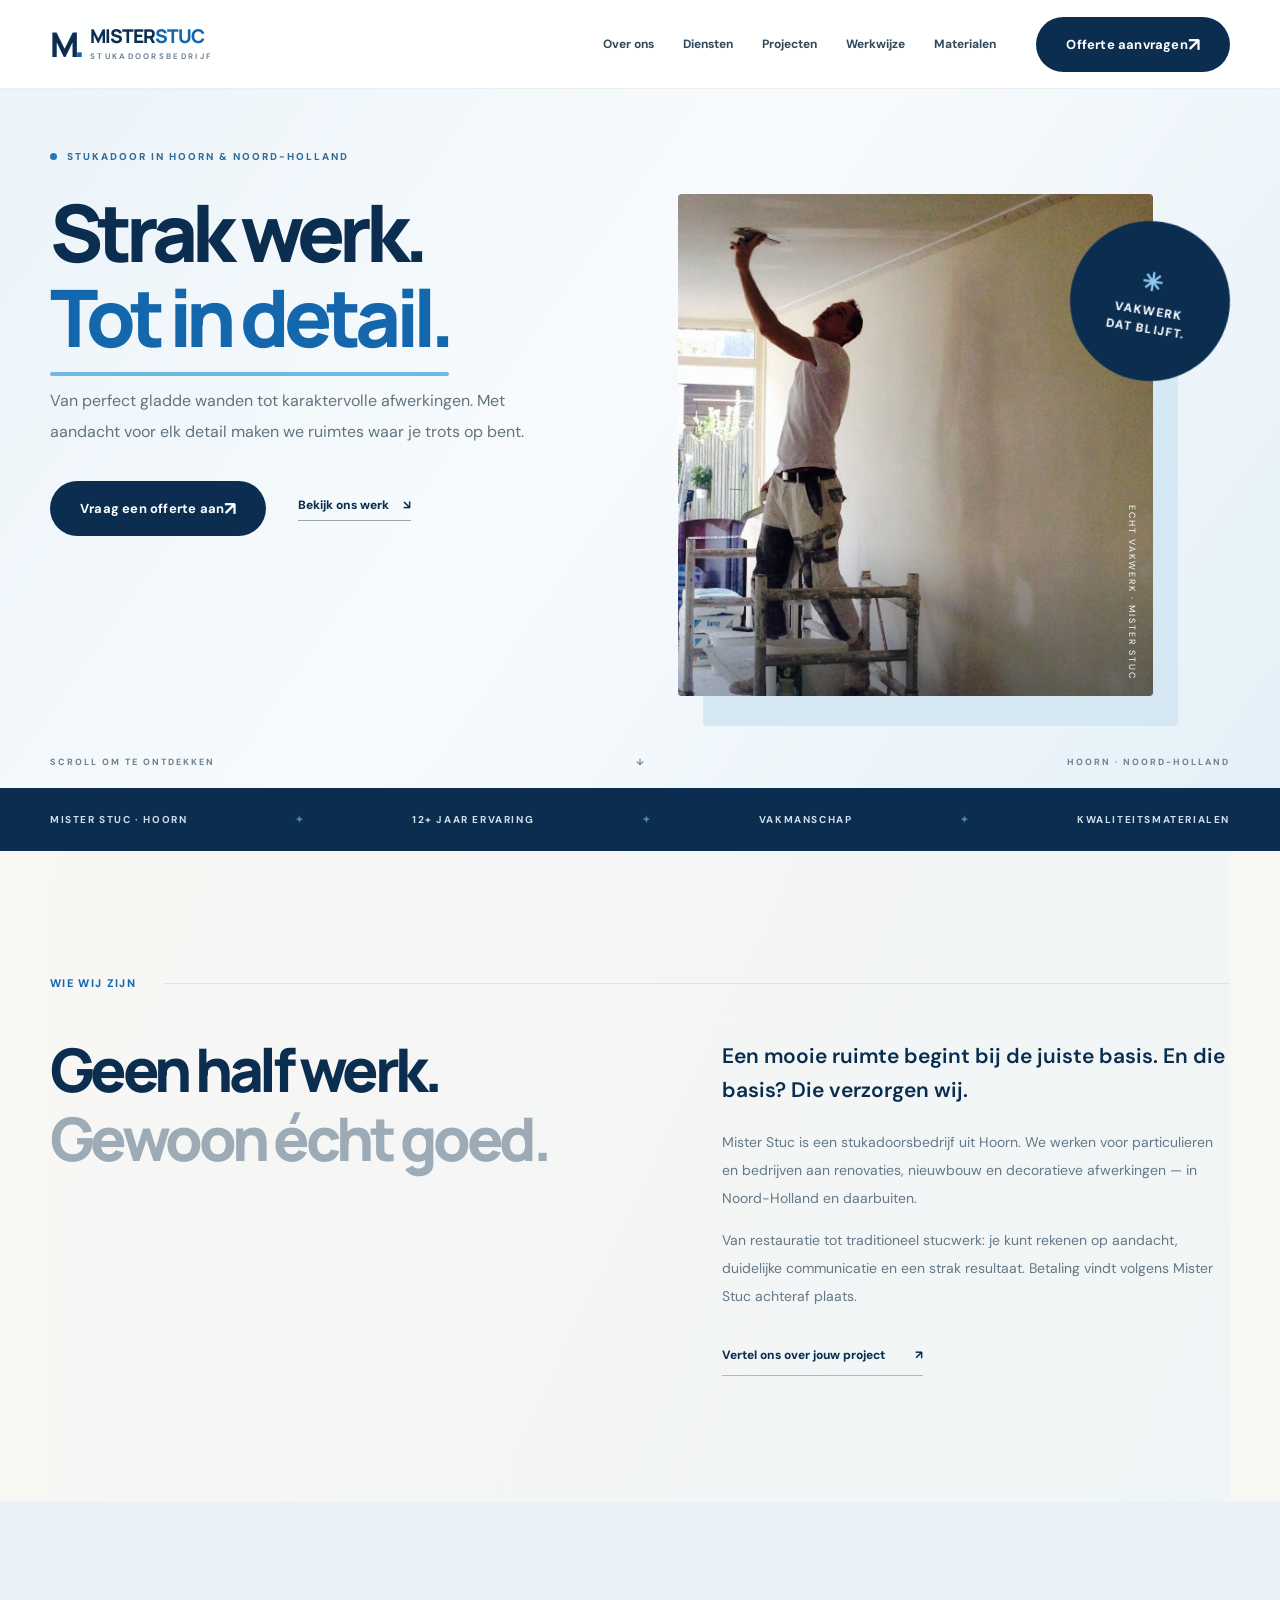
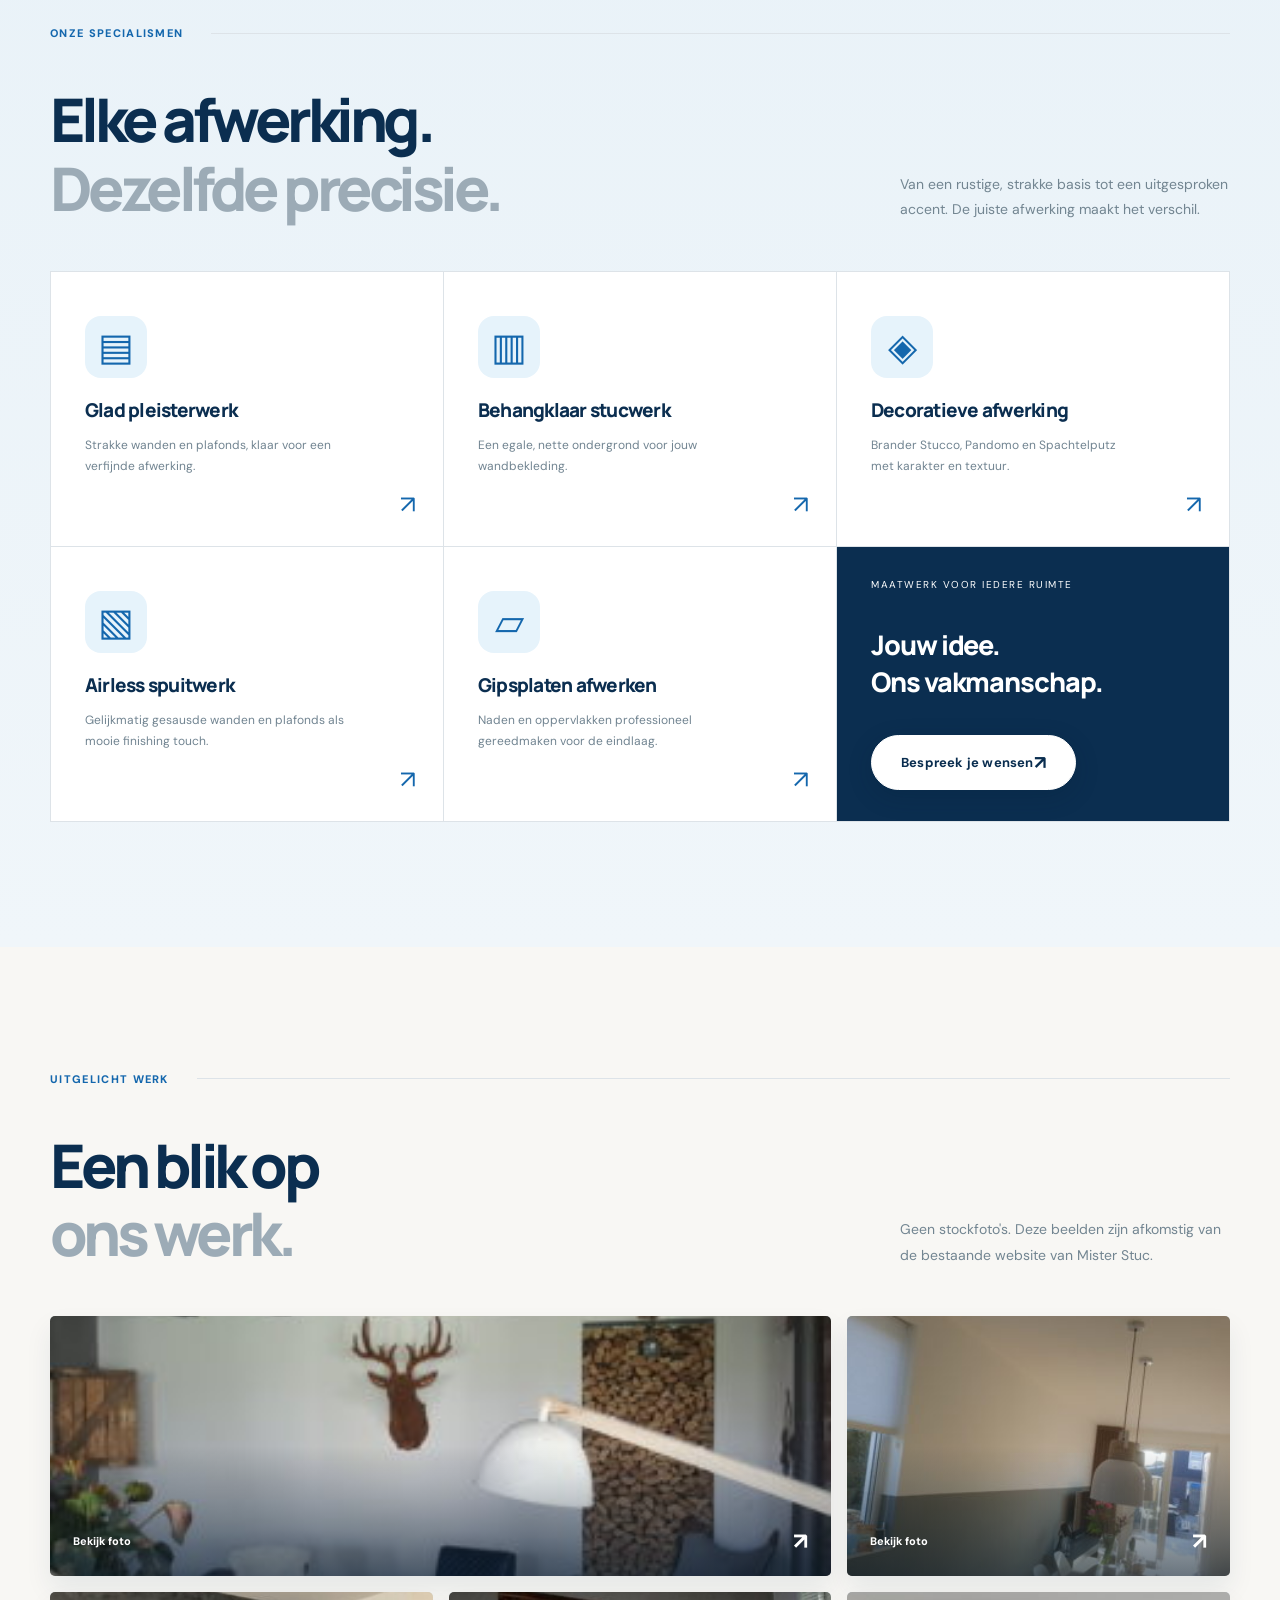
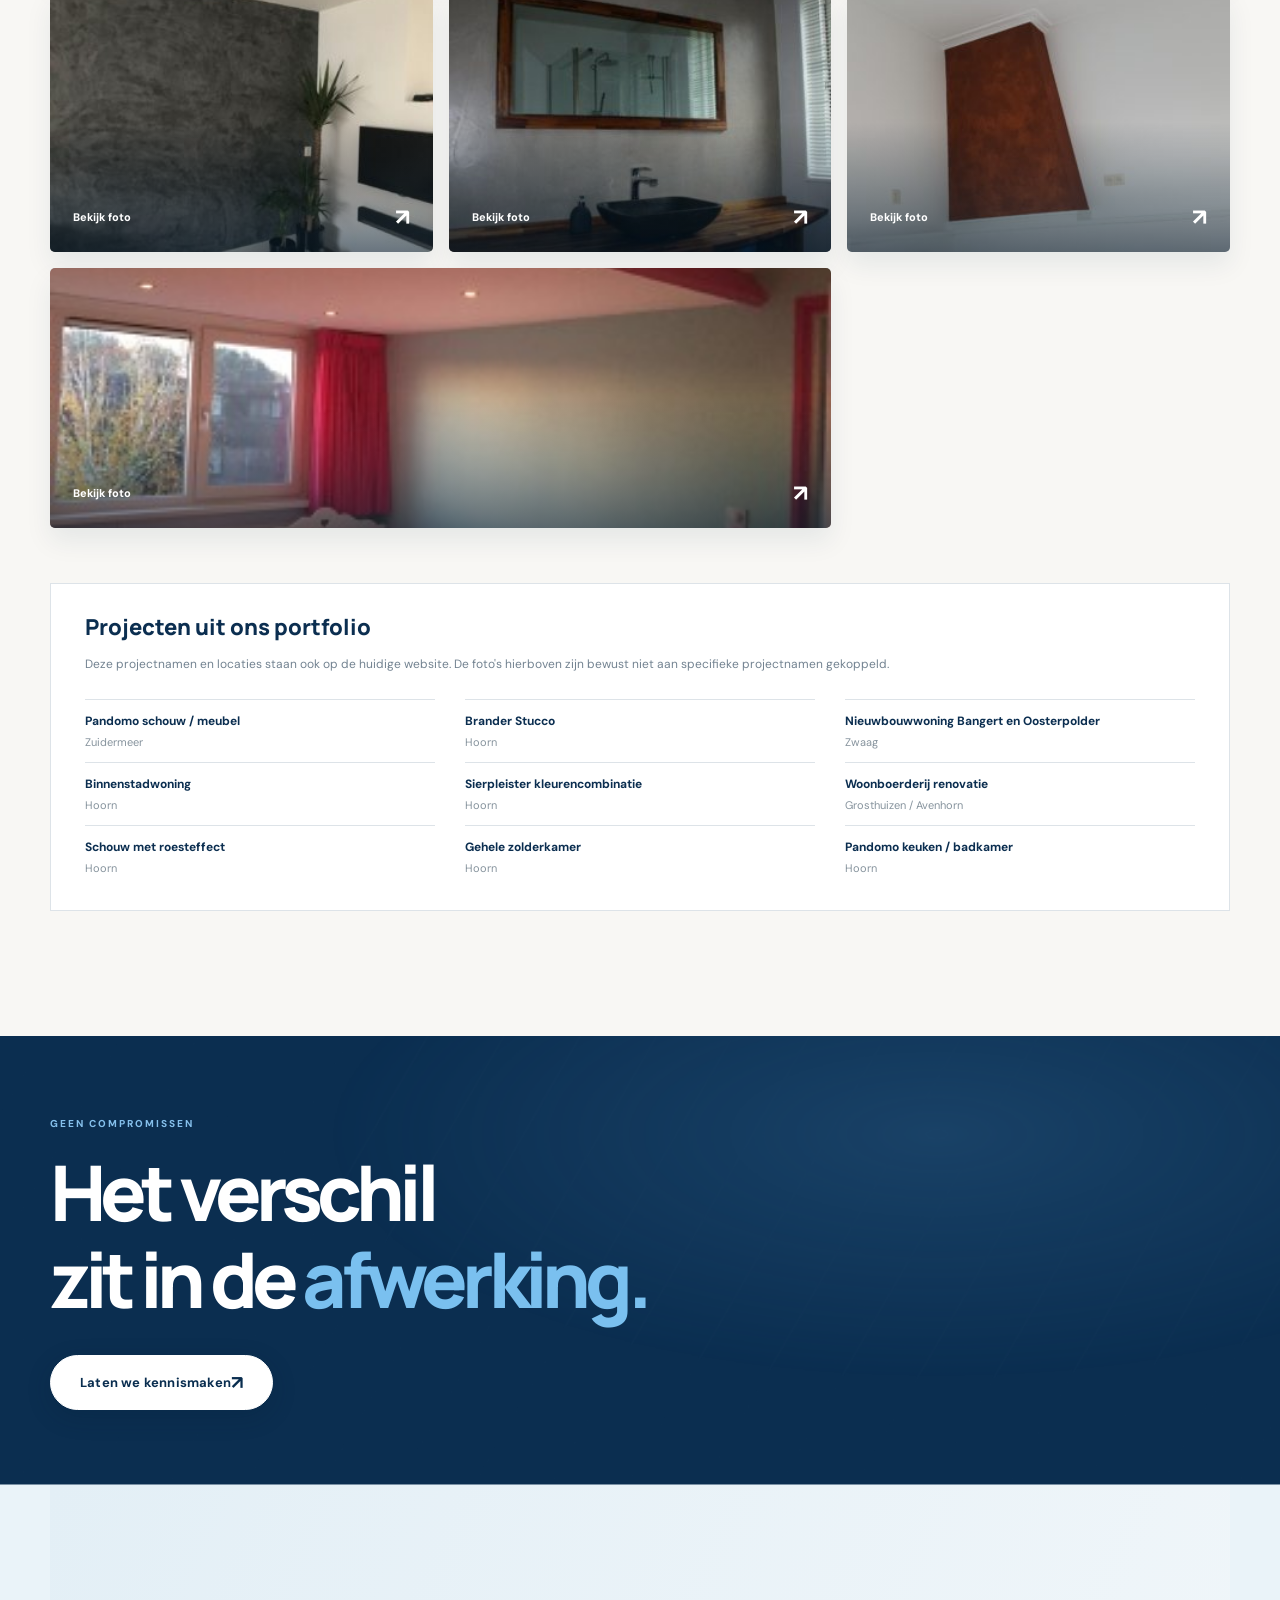
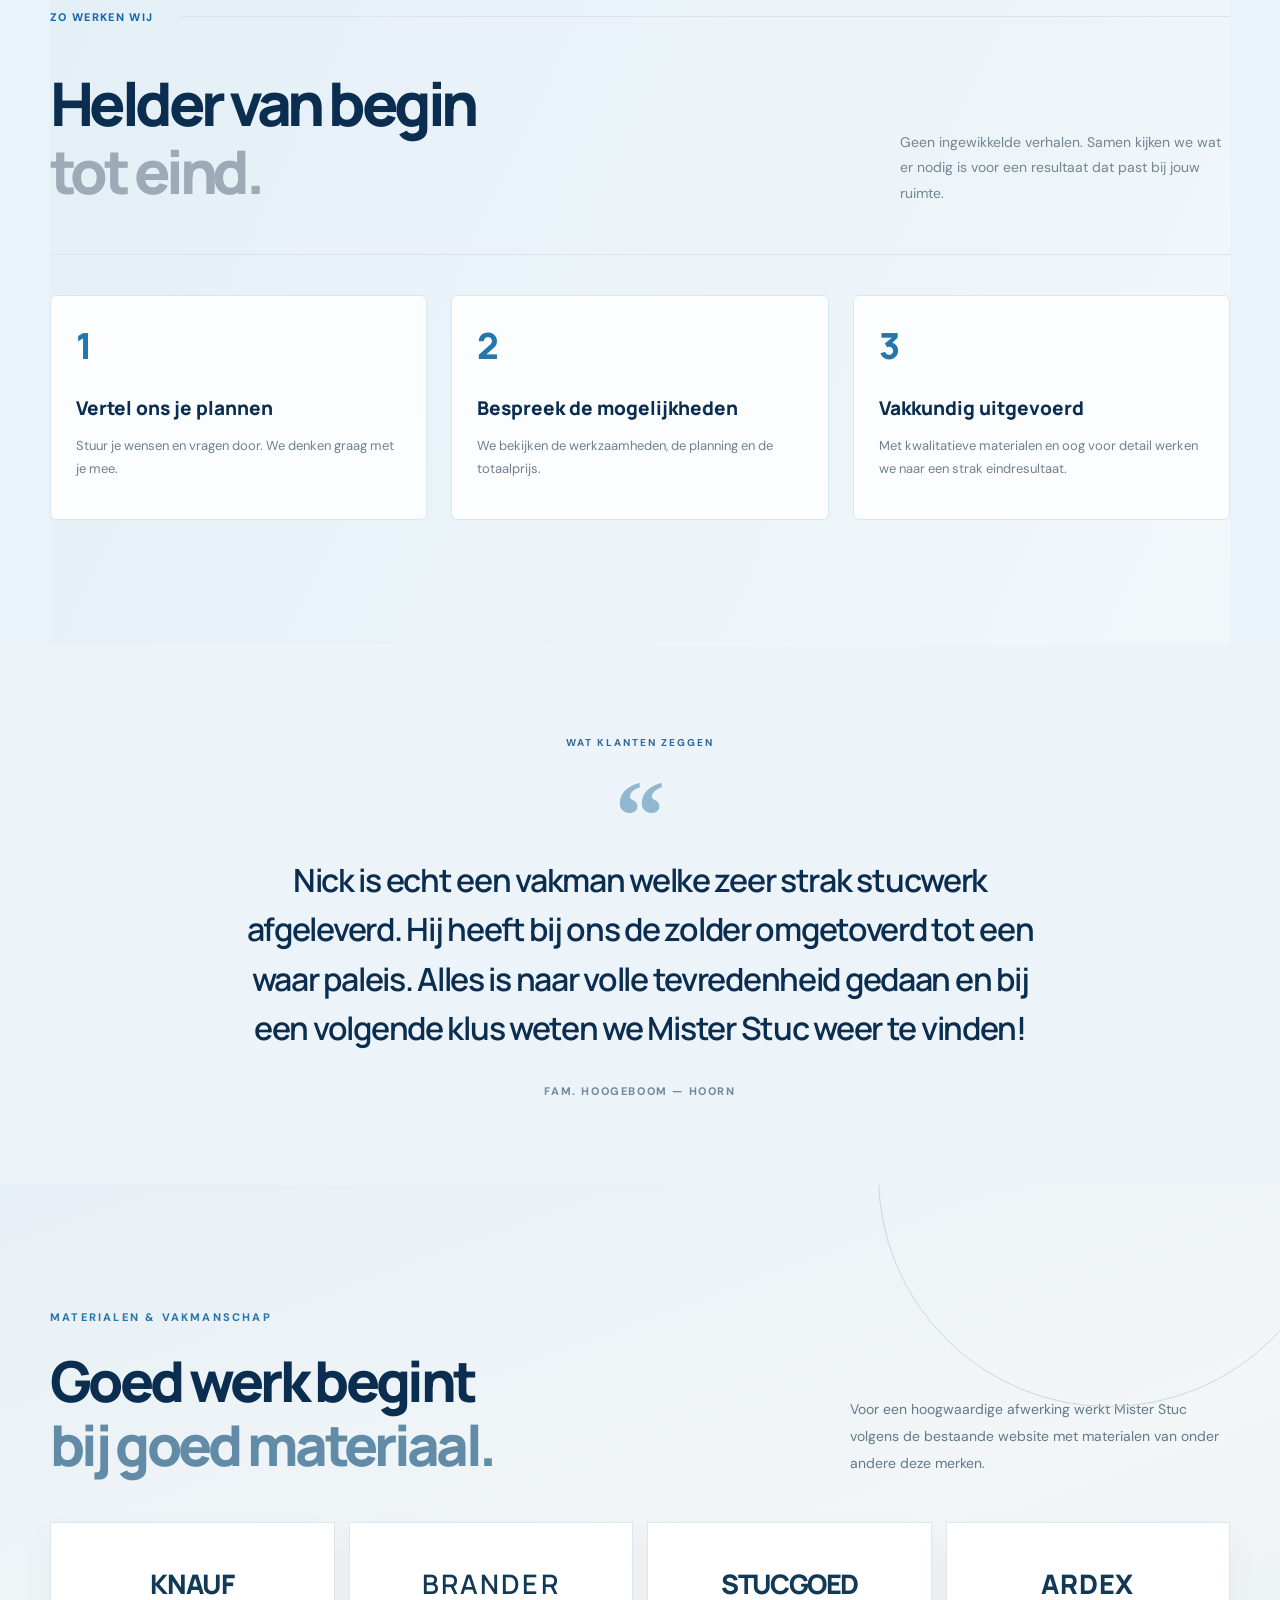
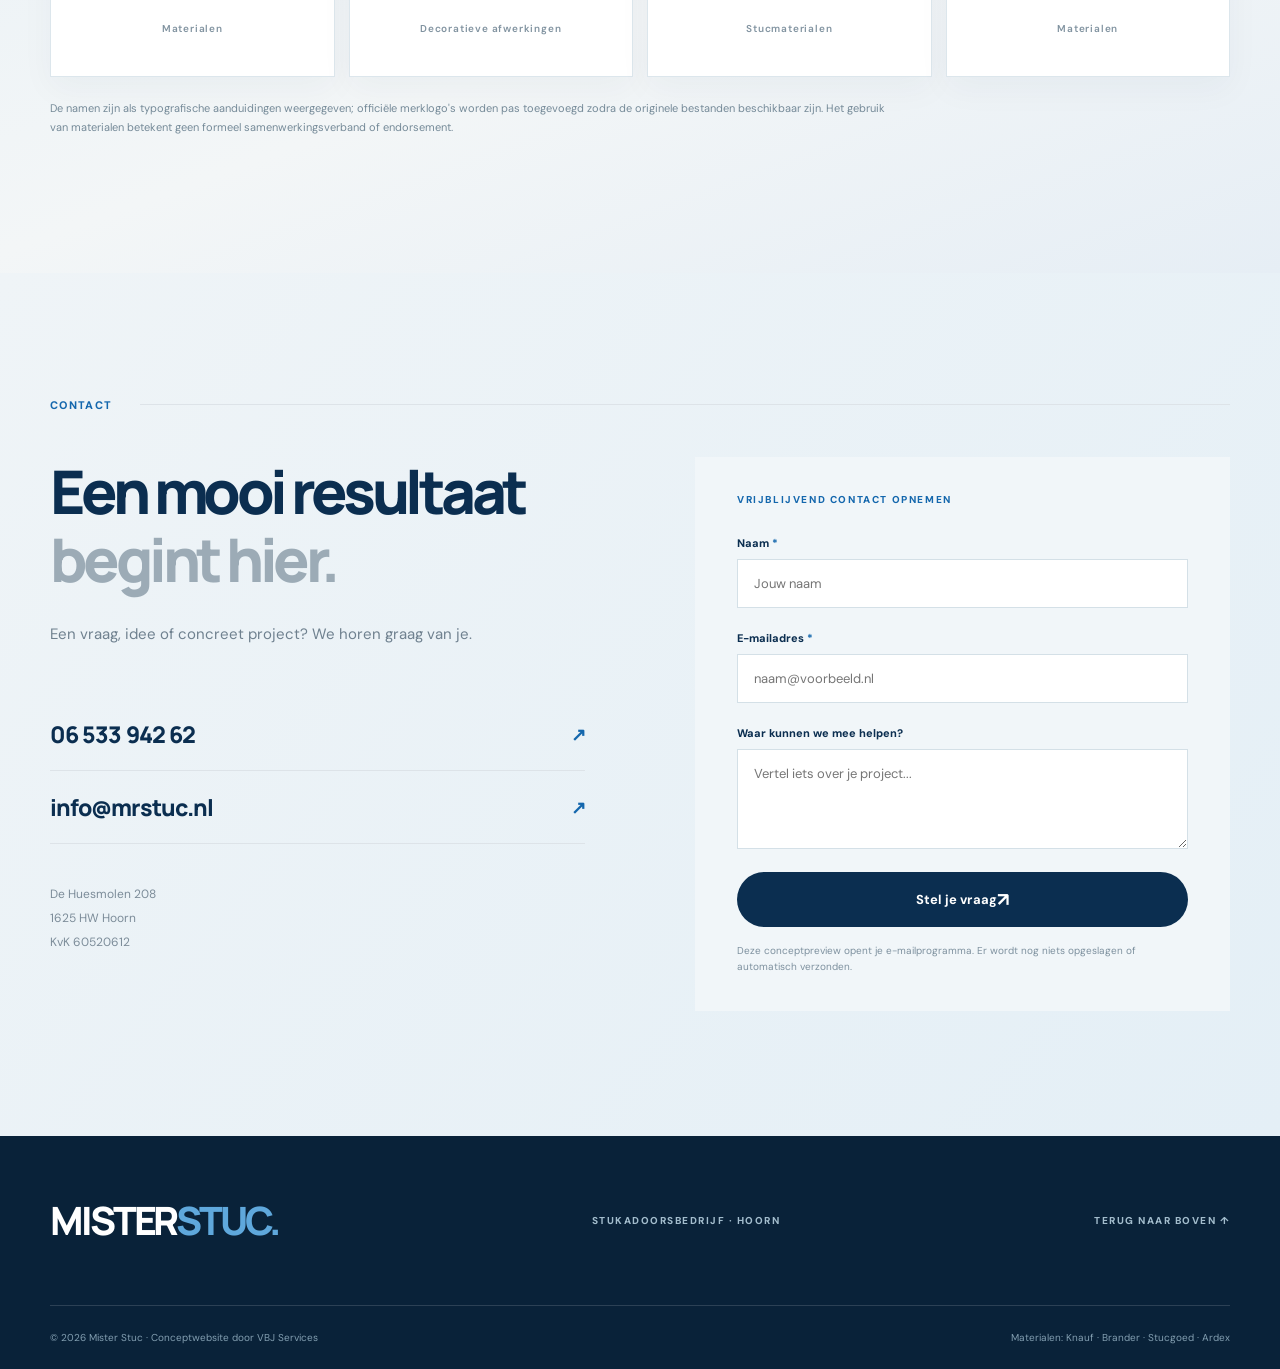
==== index.html @ 0dc17541 "eerste website opzet mrstuc" ====
<!DOCTYPE html>

<html lang="nl"><head><meta charset="utf-8"/><meta content="width=device-width, initial-scale=1" name="viewport"/><meta content="#0a2d50" name="theme-color"/><meta content="Mister Stuc — ervaren stukadoor uit Hoorn voor glad pleisterwerk, decoratieve afwerkingen en airless spuitwerk. Bekijk ons werk." name="description"/><title>Mister Stuc | Vakmanschap dat je ziet</title><link href="https://fonts.googleapis.com" rel="preconnect"/><link crossorigin="" href="https://fonts.gstatic.com" rel="preconnect"/><link href="https://fonts.googleapis.com/css2?family=DM+Sans:wght@400;500;600;700&amp;family=Manrope:wght@400;500;600;700;800&amp;display=swap" rel="stylesheet"/><link href="assets/css/style.css" rel="stylesheet"/></head>
<body><div class="progress" id="progress"></div><header class="header" id="header"><div class="wrap nav"><a aria-label="Mister Stuc, naar boven" class="brand" href="#top" title="Typografisch conceptlogo — origineel Mister Stuc-logo kan later worden geplaatst"><span class="brand-icon">M<span>.</span></span><span class="brand-title">MISTER<span>STUC</span><small>STUKADOORSBEDRIJF</small></span></a><nav aria-label="Hoofdnavigatie" class="nav-links" id="navLinks"><a href="#over">Over ons</a><a href="#diensten">Diensten</a><a href="#projecten">Projecten</a><a href="#werkwijze">Werkwijze</a><a href="#merken">Materialen</a><a class="nav-mobile-cta" href="#contact">Offerte aanvragen</a></nav><a class="btn btn-primary nav-cta" href="#contact">Offerte aanvragen <span>↗</span></a><button aria-controls="navLinks" aria-expanded="false" aria-label="Menu openen" class="menu-btn" id="menuBtn" type="button"><span></span><span></span></button></div></header>
<main id="top"><section class="hero"><div class="hero-grid wrap"><div class="hero-copy"><div class="eyebrow"><span class="eyebrow-dot"></span> STUKADOOR IN HOORN &amp; NOORD-HOLLAND</div><h1>Strak werk.<br/><em>Tot in detail.</em></h1><p>Van perfect gladde wanden tot karaktervolle afwerkingen. Met aandacht voor elk detail maken we ruimtes waar je trots op bent.</p><div class="hero-actions"><a class="btn btn-primary btn-large" href="#contact">Vraag een offerte aan <span>↗</span></a><a class="text-link" href="#projecten">Bekijk ons werk <span>↘</span></a></div><div class="hero-facts scroll-stats" id="scrollStats"><div><strong><span aria-label="12+" class="count-up" data-step="2" data-suffix="+" data-target="12">0+</span> jaar</strong><span>ervaring*</span></div><div><strong><span aria-label="100%" class="count-up" data-step="5" data-suffix="%" data-target="100">0%</span></strong><span>garantie volgens Mister Stuc</span></div><div><strong>Hoorn</strong><span>actief in Noord-Holland</span></div></div></div><div class="hero-visual"><div class="hero-photo" data-parallax=""><img alt="Stukadoor van Mister Stuc aan het werk aan een plafond" fetchpriority="high" src="assets/images/image-01.jpg"/><span class="vertical-label">ECHT VAKWERK · MISTER STUC</span></div><div class="hero-sticker"><span class="sticker-cross">✳</span><span>VAKWERK<br/>DAT BLIJFT.</span></div></div></div><div class="hero-bottom wrap"><span>SCROLL OM TE ONTDEKKEN</span><span>↓</span><span>HOORN · NOORD-HOLLAND</span></div></section>
<section class="trust-strip"><div class="wrap trust-inner"><span>MISTER STUC · HOORN</span><span>✦</span><span>12+ JAAR ERVARING</span><span>✦</span><span>VAKMANSCHAP</span><span>✦</span><span>KWALITEITSMATERIALEN</span></div></section>
<section class="section about wrap soft-section" id="over"><div class="section-label reveal"><span>WIE WIJ ZIJN</span><span class="rule"></span></div><div class="about-grid"><div class="reveal"><h2>Geen half werk.<br/><span class="muted">Gewoon écht goed.</span></h2></div><div class="about-copy reveal"><p class="lead">Een mooie ruimte begint bij de juiste basis. En die basis? Die verzorgen wij.</p><p>Mister Stuc is een stukadoorsbedrijf uit Hoorn. We werken voor particulieren en bedrijven aan renovaties, nieuwbouw en decoratieve afwerkingen — in Noord-Holland en daarbuiten.</p><p>Van restauratie tot traditioneel stucwerk: je kunt rekenen op aandacht, duidelijke communicatie en een strak resultaat. Betaling vindt volgens Mister Stuc achteraf plaats.</p><a class="inline-link" href="#contact">Vertel ons over jouw project <span>↗</span></a></div></div></section>
<section class="section services" id="diensten"><div class="wrap"><div class="section-label reveal"><span>ONZE SPECIALISMEN</span><span class="rule"></span></div><div class="section-heading reveal"><h2>Elke afwerking.<br/><span class="muted">Dezelfde precisie.</span></h2><p>Van een rustige, strakke basis tot een uitgesproken accent. De juiste afwerking maakt het verschil.</p></div><div class="services-grid"><article class="service reveal"><div class="service-icon">▤</div><h3>Glad pleisterwerk</h3><p>Strakke wanden en plafonds, klaar voor een verfijnde afwerking.</p><a aria-label="Vraag offerte aan voor glad pleisterwerk" href="#contact">↗</a></article><article class="service reveal"><div class="service-icon">▥</div><h3>Behangklaar stucwerk</h3><p>Een egale, nette ondergrond voor jouw wandbekleding.</p><a aria-label="Vraag offerte aan voor behangklaar stucwerk" href="#contact">↗</a></article><article class="service reveal"><div class="service-icon">◈</div><h3>Decoratieve afwerking</h3><p>Brander Stucco, Pandomo en Spachtelputz met karakter en textuur.</p><a aria-label="Vraag offerte aan voor decoratieve afwerking" href="#contact">↗</a></article><article class="service reveal"><div class="service-icon">▧</div><h3>Airless spuitwerk</h3><p>Gelijkmatig gesausde wanden en plafonds als mooie finishing touch.</p><a aria-label="Vraag offerte aan voor airless spuitwerk" href="#contact">↗</a></article><article class="service reveal"><div class="service-icon">▱</div><h3>Gipsplaten afwerken</h3><p>Naden en oppervlakken professioneel gereedmaken voor de eindlaag.</p><a aria-label="Vraag offerte aan voor gipsplaten afwerken" href="#contact">↗</a></article><article class="service service-feature reveal"><span>MAATWERK VOOR IEDERE RUIMTE</span><h3>Jouw idee.<br/>Ons vakmanschap.</h3><a class="btn btn-white contrast-button" href="#contact">Bespreek je wensen <span>↗</span></a></article></div></div></section>
<section class="section projects wrap" id="projecten"><div class="section-label reveal"><span>UITGELICHT WERK</span><span class="rule"></span></div><div class="section-heading reveal"><h2>Een blik op<br/><span class="muted">ons werk.</span></h2><p>Geen stockfoto's. Deze beelden zijn afkomstig van de bestaande website van Mister Stuc.</p></div><div class="gallery"><button aria-label="Bekijk projectfoto 1 groot" class="gallery-item gallery-wide reveal" data-img="02" type="button"><img alt="Interieur met donker balkenplafond en decoratief stucwerk" loading="lazy" src="assets/images/image-02.jpg"/><span> Bekijk foto <i>↗</i></span></button><button aria-label="Bekijk projectfoto 2 groot" class="gallery-item reveal" data-img="03" type="button"><img alt="Lichte eetkamer met tweekleurig afgewerkte wanden" loading="lazy" src="assets/images/image-03.jpg"/><span> Bekijk foto <i>↗</i></span></button><button aria-label="Bekijk projectfoto 3 groot" class="gallery-item reveal" data-img="04" type="button"><img alt="Woonkamer met decoratieve grijze structuurwand" loading="lazy" src="assets/images/image-04.jpg"/><span> Bekijk foto <i>↗</i></span></button><button aria-label="Bekijk projectfoto 4 groot" class="gallery-item reveal" data-img="05" type="button"><img alt="Badkamer met grijze wandafwerking en houten wastafelblad" loading="lazy" src="assets/images/image-05.jpg"/><span> Bekijk foto <i>↗</i></span></button><button aria-label="Bekijk projectfoto 5 groot" class="gallery-item reveal" data-img="06" type="button"><img alt="Slaapkamer met roze plafondaccent" loading="lazy" src="assets/images/image-06.jpg"/><span> Bekijk foto <i>↗</i></span></button><button aria-label="Bekijk projectfoto 6 groot" class="gallery-item gallery-wide reveal" data-img="07" type="button"><img alt="Witte kamer met roestkleurige decoratieve schouw" loading="lazy" src="assets/images/image-07.jpg"/><span> Bekijk foto <i>↗</i></span></button></div><div class="project-index reveal"><h3>Projecten uit ons portfolio</h3><p>Deze projectnamen en locaties staan ook op de huidige website. De foto's hierboven zijn bewust niet aan specifieke projectnamen gekoppeld.</p><div class="project-names"><span>Pandomo schouw / meubel <small>Zuidermeer</small></span><span>Brander Stucco <small>Hoorn</small></span><span>Nieuwbouwwoning Bangert en Oosterpolder <small>Zwaag</small></span><span>Binnenstadwoning <small>Hoorn</small></span><span>Sierpleister kleurencombinatie <small>Hoorn</small></span><span>Woonboerderij renovatie <small>Grosthuizen / Avenhorn</small></span><span>Schouw met roesteffect <small>Hoorn</small></span><span>Gehele zolderkamer <small>Hoorn</small></span><span>Pandomo keuken / badkamer <small>Hoorn</small></span></div></div></section>
<section class="statement"><div class="statement-bg" data-parallax=""></div><div class="wrap statement-content reveal"><span class="eyebrow light">GEEN COMPROMISSEN</span><h2>Het verschil<br/>zit in de <em>afwerking.</em></h2><a class="btn btn-white contrast-button" href="#contact">Laten we kennismaken <span>↗</span></a></div></section>
<section class="section process wrap soft-section" id="werkwijze"><div class="section-label reveal"><span>ZO WERKEN WIJ</span><span class="rule"></span></div><div class="section-heading reveal"><h2>Helder van begin<br/><span class="muted">tot eind.</span></h2><p>Geen ingewikkelde verhalen. Samen kijken we wat er nodig is voor een resultaat dat past bij jouw ruimte.</p></div><div class="steps"><div class="step reveal"><span>1</span><div><h3>Vertel ons je plannen</h3><p>Stuur je wensen en vragen door. We denken graag met je mee.</p></div></div><div class="step reveal"><span>2</span><div><h3>Bespreek de mogelijkheden</h3><p>We bekijken de werkzaamheden, de planning en de totaalprijs.</p></div></div><div class="step reveal"><span>3</span><div><h3>Vakkundig uitgevoerd</h3><p>Met kwalitatieve materialen en oog voor detail werken we naar een strak eindresultaat.</p></div></div></div></section>
<section class="quote"><div class="wrap quote-inner reveal"><span class="eyebrow">WAT KLANTEN ZEGGEN</span><div class="quote-mark">“</div><blockquote>Nick is echt een vakman welke zeer strak stucwerk afgeleverd. Hij heeft bij ons de zolder omgetoverd tot een waar paleis. Alles is naar volle tevredenheid gedaan en bij een volgende klus weten we Mister Stuc weer te vinden!</blockquote><span class="quote-author">FAM. HOOGEBOOM — HOORN</span></div></section>

<section aria-labelledby="merken-titel" class="brand-partners section" id="merken">
<div class="wrap">
<div class="brand-kicker reveal">MATERIALEN &amp; VAKMANSCHAP</div>
<div class="brand-intro reveal">
<h2 id="merken-titel">Goed werk begint<br/><span>bij goed materiaal.</span></h2>
<p>Voor een hoogwaardige afwerking werkt Mister Stuc volgens de bestaande website met materialen van onder andere deze merken.</p>
</div>
<div aria-label="Merken waarmee Mister Stuc werkt" class="brands-grid reveal">
<div class="brand-tile"><strong class="brand-lettering knauf">KNAUF</strong><small>Materialen</small></div>
<div class="brand-tile"><strong class="brand-lettering brander">BRANDER</strong><small>Decoratieve afwerkingen</small></div>
<div class="brand-tile"><strong class="brand-lettering stucgoed">STUCGOED</strong><small>Stucmaterialen</small></div>
<div class="brand-tile"><strong class="brand-lettering ardex">ARDEX</strong><small>Materialen</small></div>
</div>
<p class="brand-disclaimer">De namen zijn als typografische aanduidingen weergegeven; officiële merklogo's worden pas toegevoegd zodra de originele bestanden beschikbaar zijn. Het gebruik van materialen betekent geen formeel samenwerkingsverband of endorsement.</p>
</div>
</section><section class="section contact" id="contact"><div class="wrap"><div class="section-label reveal"><span>CONTACT</span><span class="rule"></span></div><div class="contact-grid"><div class="reveal"><h2>Een mooi resultaat<br/><span class="muted">begint hier.</span></h2><p>Een vraag, idee of concreet project? We horen graag van je.</p><a class="contact-link" href="tel:+31653394262">06 533 942 62 <span>↗</span></a><a class="contact-link" href="mailto:info@mrstuc.nl">info@mrstuc.nl <span>↗</span></a><div class="contact-address">De Huesmolen 208<br/>1625 HW Hoorn<br/>KvK 60520612</div></div><form class="contact-form reveal" id="contactForm"><div class="form-note">VRIJBLIJVEND CONTACT OPNEMEN</div><label for="name">Naam <span>*</span></label><input autocomplete="name" id="name" name="name" placeholder="Jouw naam" required=""/><label for="email">E-mailadres <span>*</span></label><input autocomplete="email" id="email" name="email" placeholder="naam@voorbeeld.nl" required="" type="email"/><label for="message">Waar kunnen we mee helpen?</label><textarea id="message" name="message" placeholder="Vertel iets over je project..." rows="4"></textarea><button class="btn btn-primary btn-large" type="submit">Stel je vraag <span>↗</span></button><small>Deze conceptpreview opent je e-mailprogramma. Er wordt nog niets opgeslagen of automatisch verzonden.</small></form></div></div></section>
</main><footer class="footer"><div class="wrap footer-top"><a class="footer-logo" href="#top">MISTER<span>STUC.</span></a><span>STUKADOORSBEDRIJF · HOORN</span><a href="#top">TERUG NAAR BOVEN ↑</a></div><div class="wrap footer-bottom"><span>© <span id="year"></span> Mister Stuc · Conceptwebsite door VBJ Services</span><span><a href="#merken">Materialen: Knauf · Brander · Stucgoed · Ardex</a></span></div></footer><div aria-label="Projectfoto" aria-modal="true" class="lightbox" hidden="" id="lightbox" role="dialog"><button aria-label="Sluiten" class="lightbox-close" id="closeLightbox">×</button><img alt="Projectfoto van Mister Stuc" id="lightboxImg" src=""/><p>ORIGINELE PROJECTFOTO — MISTER STUC</p></div><script defer="" src="assets/js/app.js"></script></body></html>
---- assets/css/style.css ----
/* Mister Stuc - VBJ Services concept, self-hosted photography */
:root{--navy:#0b2e50;--deep:#092239;--blue:#1467ad;--sky:#e5f0f8;--cream:#f7f8f7;--ink:#172b39;--muted:#74818b;--line:#dde3e8;--sans:'DM Sans',Arial,sans-serif;--display:'Manrope',Arial,sans-serif}*{box-sizing:border-box}html{scroll-behavior:smooth;scroll-padding-top:90px}body{margin:0;color:var(--ink);font-family:var(--sans);background:#fff;overflow-x:hidden}button,input,textarea{font:inherit}button,a{-webkit-tap-highlight-color:transparent}button{cursor:pointer}a{color:inherit;text-decoration:none}img{display:block;max-width:100%}.wrap{width:min(1320px,calc(100% - 100px));margin-inline:auto}.progress{position:fixed;top:0;left:0;height:3px;width:0;background:#4ea5e4;z-index:200}.header{position:fixed;top:0;left:0;right:0;z-index:100;background:rgba(255,255,255,.95);backdrop-filter:blur(16px);border-bottom:1px solid rgba(15,39,61,.08);transition:box-shadow .3s}.header.scrolled{box-shadow:0 8px 25px #09223912}.nav{display:flex;align-items:center;gap:40px;min-height:88px}.brand{display:flex;align-items:center;gap:10px;margin-right:auto}.brand-icon{font:800 34px var(--display);letter-spacing:-5px;color:var(--navy)}.brand-icon span{color:var(--blue)}.brand-title{font:800 19px/1 var(--display);letter-spacing:-1px;color:var(--navy)}.brand-title>span{color:var(--blue)}.brand-title small{display:block;font:600 8px var(--sans);letter-spacing:2.3px;margin-top:5px;color:#657989}.nav-links{display:flex;align-items:center;gap:29px}.nav-links a{font-size:12px;font-weight:700;color:#304859;transition:color .2s}.nav-links a:hover{color:var(--blue)}.nav-mobile-cta{display:none}.btn{display:inline-flex;align-items:center;justify-content:space-between;gap:25px;padding:15px 22px;font-size:12px;font-weight:700;border:1px solid transparent;transition:transform .25s,background .25s,box-shadow .25s}.btn:hover{transform:translateY(-3px);box-shadow:0 12px 24px #08283d24}.btn span{font-size:19px;line-height:1}.btn-primary{background:var(--navy);color:white}.btn-primary:hover{background:var(--blue)}.btn-large{padding:19px 26px}.btn-white{background:white;color:var(--navy)}.menu-btn{display:none}.hero{padding-top:88px;min-height:740px;background:linear-gradient(110deg,#f7f9fa 0%,#f5f8fb 65%,#e4eef5 100%);overflow:hidden}.hero-grid{display:grid;grid-template-columns:1fr 1fr;gap:75px;align-items:center;min-height:628px}.hero-copy{padding:56px 0}.eyebrow{display:inline-flex;align-items:center;gap:10px;font-weight:800;letter-spacing:2px;font-size:10px;color:#326b99}.eyebrow-dot{width:7px;height:7px;background:#2878b8;display:inline-block;border-radius:100%}.hero h1,h2,.statement h2{font-family:var(--display);font-weight:800;letter-spacing:-.075em}.hero h1{font-size:clamp(52px,6.2vw,96px);line-height:1.07;color:var(--navy);margin:25px 0}.hero h1 em{color:var(--blue);font-style:normal}.hero-copy>p{max-width:485px;font-size:16px;line-height:1.95;color:#637481}.hero-actions{display:flex;align-items:center;gap:32px;margin:34px 0 55px}.text-link{font-size:12px;font-weight:800;border-bottom:1px solid #99a6ad;padding-bottom:7px}.text-link span{margin-left:11px}.hero-facts{display:flex;gap:37px;padding-top:24px;border-top:1px solid #d6e1e9}.hero-facts div{display:flex;flex-direction:column;gap:7px}.hero-facts strong{font:800 20px var(--display);color:var(--navy)}.hero-facts span{font-size:10px;color:#84939f;max-width:125px}.hero-visual{height:590px;position:relative;align-self:end;display:flex;align-items:center}.hero-photo{position:relative;width:86%;height:85%;overflow:hidden;background:#c6d6df;box-shadow:32px 34px 0 #dce9f2}.hero-photo:after{content:'';position:absolute;inset:0;background:linear-gradient(180deg,transparent 70%,#07172650)}.hero-photo img{width:100%;height:110%;object-fit:cover;object-position:center 42%;transform:translateY(var(--parallax,0px)) scale(1.07)}.vertical-label{position:absolute;z-index:2;right:15px;bottom:16px;color:white;font-size:9px;letter-spacing:2px;writing-mode:vertical-rl}.hero-sticker{position:absolute;right:0;top:12%;width:160px;height:160px;display:flex;justify-content:center;align-items:center;flex-direction:column;transform:rotate(9deg);background:var(--navy);color:white;z-index:2;border-radius:50%;text-align:center;font-size:12px;font-weight:800;letter-spacing:1.2px;line-height:1.5}.sticker-cross{font-size:25px;color:#8ec8ef}.corner-caption{position:absolute;bottom:10px;right:3px;font-size:10px;color:#6d8494;letter-spacing:1px}.hero-bottom{display:flex;justify-content:space-between;padding:16px 0 20px;font-size:9px;letter-spacing:2px;color:#6b8091;font-weight:700}.trust-strip{background:var(--navy);color:#cfdfeb}.trust-inner{display:flex;align-items:center;justify-content:space-between;gap:22px;padding:25px 0;font-size:10px;letter-spacing:1.6px;font-weight:700}.trust-inner>span:nth-child(even){color:#4984b3}.section{padding:125px 0}.section-label{display:flex;align-items:center;gap:28px;font-size:10px;font-weight:800;letter-spacing:2px;color:var(--blue);margin-bottom:45px}.rule{height:1px;background:var(--line);flex:1}.section h2{font-size:clamp(37px,4.7vw,66px);line-height:1.14;margin:0;color:var(--navy)}.muted{color:#9cabb6}.about-grid{display:grid;grid-template-columns:1.05fr .95fr;gap:110px}.about-copy{padding-top:5px}.about-copy p{color:#647887;font-size:14px;line-height:2}.about-copy .lead{font-size:21px;color:var(--ink);line-height:1.6;margin-top:0;font-weight:600}.inline-link{display:inline-flex;gap:30px;color:var(--navy);font-weight:800;font-size:12px;margin-top:23px;border-bottom:1px solid #a9b9c5;padding-bottom:12px}.services{background:#f5f8fa}.section-heading{display:flex;align-items:end;justify-content:space-between;gap:40px;margin-bottom:48px}.section-heading p{max-width:330px;color:#728591;font-size:14px;line-height:1.8;margin:0}.services-grid{display:grid;grid-template-columns:repeat(3,1fr);border-left:1px solid var(--line);border-top:1px solid var(--line)}.service{position:relative;min-height:275px;padding:31px 34px;border-right:1px solid var(--line);border-bottom:1px solid var(--line);background:white;transition:background .3s}.service:hover{background:#e8f1f8}.service-no{font-size:10px;font-weight:800;color:#92a5b2}.service-icon{font-size:38px;color:var(--blue);margin:13px 0 19px;font-weight:400}.service h3{font:800 19px var(--display);letter-spacing:-.04em;color:var(--navy);margin:0 0 10px}.service p{font-size:12px;line-height:1.8;color:#718491;max-width:260px}.service>a:not(.btn){position:absolute;bottom:25px;right:27px;font-size:25px;color:var(--blue)}.service-feature{background:var(--navy);color:white;display:flex;flex-direction:column;justify-content:space-between}.service-feature:hover{background:#164b78}.service-feature>span{font-size:10px;letter-spacing:1.5px}.service-feature h3{color:white;font-size:27px;margin:22px 0}.service-feature .btn{align-self:flex-start}.gallery{display:grid;grid-template-columns:repeat(3,1fr);grid-auto-rows:260px;gap:16px}.gallery-item{padding:0;border:0;text-align:left;position:relative;overflow:hidden;background:#d7e2e8}.gallery-wide{grid-column:span 2}.gallery-item img{width:100%;height:100%;object-fit:cover;transition:transform .7s cubic-bezier(.2,.8,.2,1)}.gallery-item:hover img{transform:scale(1.08)}.gallery-item:after{content:'';position:absolute;inset:0;background:linear-gradient(0deg,rgba(5,24,40,.6),transparent 50%);pointer-events:none}.gallery-item>span{position:absolute;bottom:20px;left:23px;right:23px;color:white;z-index:1;font-size:11px;font-weight:800;display:flex;align-items:center;gap:13px}.gallery-item>span b{opacity:.65}.gallery-item>span i{font-style:normal;font-size:23px;margin-left:auto}.project-index{margin-top:55px;padding:28px 34px 22px;border:1px solid var(--line);background:#fbfcfd}.project-index h3{font:800 22px var(--display);color:var(--navy);margin:0 0 8px}.project-index>p{font-size:12px;color:#738391;line-height:1.7;margin-bottom:25px}.project-names{display:grid;grid-template-columns:repeat(3,1fr);gap:0 30px}.project-names span{border-top:1px solid var(--line);font-size:12px;color:var(--navy);font-weight:700;padding:13px 0;display:flex;flex-direction:column;gap:6px}.project-names small{font-size:11px;color:#86939d;font-weight:400}.statement{background:var(--navy);color:white;position:relative;min-height:430px;display:flex;align-items:center;overflow:hidden}.statement-bg{position:absolute;inset:0;opacity:.18;background:radial-gradient(ellipse at 70% 20%,#5d9fd2,transparent 42%),repeating-linear-gradient(120deg,transparent,transparent 55px,#ffffff0c 56px,#ffffff0c 57px)}.statement-content{position:relative;padding:75px 0}.eyebrow.light{color:#85c0ec}.statement h2{font-size:clamp(45px,6vw,80px);line-height:1.13;margin:17px 0 32px}.statement h2 em{font-style:normal;color:#7ac0ef}.steps{display:grid;grid-template-columns:repeat(3,1fr);gap:45px;border-top:1px solid var(--line);padding-top:40px}.step>span{font:800 44px var(--display);color:#b7d5e9}.step h3{font:800 19px var(--display);color:var(--navy);margin:25px 0 8px}.step p{font-size:13px;line-height:1.8;color:#6f818e}.quote{background:#edf4f9}.quote-inner{padding:85px 0;text-align:center;max-width:800px}.quote-mark{font:800 100px Georgia,serif;color:#91b7d1;line-height:.8;margin-top:25px}.quote blockquote{font:600 clamp(20px,2.6vw,32px)/1.55 var(--display);letter-spacing:-.04em;color:var(--navy);margin:0 0 25px}.quote-author{font-size:11px;letter-spacing:1.6px;color:#728a9d;font-weight:800}.contact{background:#fcfdfd}.contact-grid{display:grid;grid-template-columns:1fr 1fr;gap:110px}.contact-grid>div>p{font-size:15px;color:#6f818f;line-height:1.8;margin:27px 0 50px}.contact-link{display:flex;align-items:center;justify-content:space-between;padding:20px 0;border-bottom:1px solid var(--line);font:800 23px var(--display);color:var(--navy);letter-spacing:-.04em}.contact-link span{font-size:18px;color:var(--blue)}.contact-address{font-size:12px;line-height:2;color:#7c8c99;margin-top:38px}.contact-form{background:#f1f6f9;padding:36px 42px;display:flex;flex-direction:column;align-items:stretch}.form-note{font-size:10px;letter-spacing:1.6px;color:var(--blue);font-weight:800;margin-bottom:30px}.contact-form label{font-size:11px;font-weight:800;color:var(--navy);margin:0 0 9px}.contact-form label span{color:var(--blue)}.contact-form input,.contact-form textarea{border:1px solid #d4e0e7;background:white;padding:15px 16px;margin:0 0 23px;outline:none;font-size:13px;color:var(--ink);border-radius:0;width:100%}.contact-form input:focus,.contact-form textarea:focus{border-color:var(--blue)}.contact-form .btn{width:100%;cursor:pointer}.contact-form small{font-size:10px;color:#7d909e;line-height:1.6;margin-top:16px}.footer{background:var(--deep);color:#a3bdcd}.footer-top{min-height:170px;display:flex;align-items:center;justify-content:space-between;gap:20px;border-bottom:1px solid #ffffff24}.footer-logo{font:800 39px var(--display);color:white;letter-spacing:-.08em}.footer-logo span{color:#5fa8dc}.footer-top>span,.footer-top>a:last-child{font-size:10px;letter-spacing:1.5px;font-weight:800}.footer-bottom{display:flex;justify-content:space-between;gap:20px;padding:25px 0;font-size:10px;color:#839fb1}.lightbox{position:fixed;inset:0;z-index:300;background:#061523f0;display:flex;flex-direction:column;align-items:center;justify-content:center;padding:45px 25px}.lightbox[hidden]{display:none}.lightbox img{max-height:75vh;max-width:min(100%,1000px);width:auto;object-fit:contain;box-shadow:0 20px 70px #0005}.lightbox p{font-size:10px;letter-spacing:2px;color:#b0c5d5;margin-top:20px}.lightbox-close{position:absolute;right:28px;top:19px;background:transparent;border:0;color:white;font-size:38px}.reveal{opacity:0;transform:translateY(25px);transition:opacity .7s ease,transform .7s ease}.reveal.visible{opacity:1;transform:translateY(0)}@media(max-width:1100px){.wrap{width:min(100% - 60px,1320px)}.nav{gap:20px}.nav-links{gap:15px}.hero-grid{gap:30px}.hero-sticker{width:120px;height:120px;font-size:10px}.about-grid,.contact-grid{gap:60px}.gallery{grid-auto-rows:220px}}@media(max-width:760px){.wrap{width:calc(100% - 38px)}.nav{min-height:72px}.header{height:72px}.nav-cta{display:none}.menu-btn{display:flex;margin-left:auto;background:transparent;border:0;flex-direction:column;gap:6px;padding:15px 5px}.menu-btn span{width:24px;height:2px;background:var(--navy);display:block}.nav-links{display:none;position:absolute;top:72px;left:0;right:0;background:white;padding:20px 25px 27px;flex-direction:column;align-items:stretch;gap:0;border-top:1px solid var(--line);box-shadow:0 18px 30px #132b4030}.nav-links.open{display:flex}.nav-links a{padding:13px 0;font-size:14px;border-bottom:1px solid var(--line)}.nav-mobile-cta{display:block!important;color:var(--blue)!important}.hero{padding-top:72px}.hero-grid{grid-template-columns:1fr;gap:12px;min-height:0}.hero-copy{padding:55px 0 15px}.hero h1{font-size:clamp(51px,12vw,76px)}.hero-copy>p{font-size:14px}.hero-actions{flex-wrap:wrap;gap:18px;margin:27px 0 36px}.hero-facts{gap:20px}.hero-facts strong{font-size:17px}.hero-visual{height:440px;align-self:auto;margin-bottom:15px}.hero-photo{width:83%;height:90%}.hero-sticker{right:2%;top:12%}.hero-bottom{padding:6px 0 18px}.hero-bottom span:last-child{display:none}.trust-inner{gap:15px;flex-wrap:wrap;justify-content:center}.trust-inner span:first-child{flex-basis:100%;text-align:center}.section{padding:80px 0}.section-label{margin-bottom:28px}.about-grid,.contact-grid{grid-template-columns:1fr;gap:28px}.section-heading{align-items:start;flex-direction:column;gap:20px}.services-grid{grid-template-columns:repeat(2,1fr)}.service{padding:25px 23px;min-height:260px}.gallery{grid-template-columns:repeat(2,1fr);grid-auto-rows:190px;gap:10px}.gallery-wide{grid-column:span 2}.project-names{grid-template-columns:repeat(2,1fr)}.steps{grid-template-columns:1fr;gap:12px}.step{display:grid;grid-template-columns:70px 1fr;align-items:start;gap:20px}.step h3{margin:3px 0 5px}.step p{margin-top:0}.contact-form{padding:28px 24px}.footer-top{min-height:140px;flex-wrap:wrap;justify-content:space-between}.footer-top>span{display:none}.footer-bottom{flex-direction:column}.statement{min-height:350px}}@media(max-width:480px){.hero-facts{gap:12px}.hero-facts strong{font-size:15px}.hero-sticker{height:100px;width:100px}.hero-visual{height:375px}.services-grid{grid-template-columns:1fr}.service{min-height:230px}.gallery{grid-template-columns:1fr;grid-auto-rows:220px}.gallery-wide{grid-column:span 1}.gallery-item{grid-column:span 1}.project-names{grid-template-columns:1fr}.trust-inner span:nth-child(6),.trust-inner span:nth-child(7){display:none}.contact-link{font-size:19px}.footer-logo{font-size:30px}}@media(prefers-reduced-motion:reduce){*,*:before,*:after{scroll-behavior:auto!important;transition:none!important;animation:none!important}.reveal{opacity:1;transform:none}}
/* Premium refinement */
.btn{border-radius:999px;justify-content:center;gap:0;padding:17px 29px;font-size:13px;letter-spacing:.015em;position:relative;overflow:hidden;isolation:isolate;transition:transform .32s,box-shadow .32s,background .32s}.btn:before{content:"";position:absolute;inset:0;background:linear-gradient(120deg,#1967a5,#409ad0);z-index:-1;transform:translateY(102%);transition:transform .45s cubic-bezier(.16,1,.3,1)}.btn:hover:before{transform:translateY(0)}.btn-primary:hover{background:#0b2e50;box-shadow:0 15px 36px #0b2e503d}.btn-white:before{background:#dbeefb}.btn-white:hover{background:#fff;color:#092c50}.hero{position:relative;background:linear-gradient(115deg,#fcfdfe,#f4f9fc 60%,#e2f1fa)}.hero-photo{border-radius:4px;box-shadow:25px 30px 0 #d6e8f4}.hero h1 em{position:relative}.hero h1 em:after{content:"";position:absolute;left:0;right:0;bottom:-5px;height:4px;border-radius:9px;background:#6cb9e6;animation:drawLine 1.15s .5s both;transform-origin:left}@keyframes drawLine{from{transform:scaleX(0)}to{transform:scaleX(1)}}.hero-title{opacity:0;transform:translateY(30px);animation:titleIn 1s .2s cubic-bezier(.16,1,.3,1) forwards}@keyframes titleIn{to{opacity:1;transform:none}}.hero-facts strong{font-variant-numeric:tabular-nums;letter-spacing:-.04em;font-size:clamp(18px,2vw,25px)}.count-up{display:inline-block;font-variant-numeric:tabular-nums}.section-label{letter-spacing:.12em;font-size:11px}.service{transition:transform .4s,box-shadow .4s,background .4s}.service:hover{transform:translateY(-5px);box-shadow:0 17px 35px #0a2e5014;z-index:2;background:white}.service-icon{width:62px;height:62px;display:grid;place-items:center;border-radius:16px;background:#e6f3fb}.gallery-item{border-radius:5px;box-shadow:0 13px 27px #0a2e5014}.gallery-item:hover{transform:translateY(-4px);box-shadow:0 19px 38px #0a2e5028}.steps{gap:24px}.step{padding:25px;border:1px solid #dae7f0;border-radius:6px;background:#fbfdff}.step>span{color:#2476ac;font-size:36px}.reveal{opacity:0;transition:opacity .9s cubic-bezier(.16,1,.3,1),transform .9s cubic-bezier(.16,1,.3,1),filter .9s;transition-delay:var(--delay,0ms)}.reveal-up{transform:translateY(45px)}.reveal-scale{transform:translateY(18px) scale(.95)}.reveal-blur{transform:translateY(20px);filter:blur(7px)}.reveal-slide{transform:translateX(-36px)}.reveal.visible{opacity:1;transform:none;filter:none}.statement-bg{will-change:transform}@media(max-width:760px){.btn{padding:16px 24px}.steps{gap:14px}.step{padding:17px}.hero-facts strong{font-size:17px}}@media(prefers-reduced-motion:reduce){.hero-title{opacity:1;transform:none;animation:none}.hero h1 em:after{animation:none}.reveal{opacity:1;transform:none;filter:none}.statement-bg{transform:none!important}}

/* Premium V3 — color rhythm, scroll-progress numbers and accessible contrast */
:root{--warm:#f8f7f4;--ice:#eaf3f9;--slate:#e2edf4;--ink:#092d4f}
body{background:var(--warm)}
.hero{background:linear-gradient(125deg,#eaf3f9 0%,#f8fbfd 48%,#e4f0f8 100%)}
.about.soft-section{background:linear-gradient(115deg,#f8f7f4,#f0f5f7);box-shadow:0 0 0 100vmax #f8f7f4;clip-path:inset(0 -100vmax)}
.services{background:linear-gradient(180deg,#e9f2f8 0%,#f0f6fa 100%)}
.projects{background:#f8f7f4}
.process.soft-section{background:linear-gradient(115deg,#e3eff6,#f2f7fa);box-shadow:0 0 0 100vmax #eaf3f9;clip-path:inset(0 -100vmax)}
.contact{background:linear-gradient(130deg,#eff4f7,#e4eff6)}
.project-index{background:#fff}
.hero-facts.scroll-stats{opacity:0;transform:translateY(34px);filter:blur(8px);transition:opacity .75s cubic-bezier(.16,1,.3,1),transform .85s cubic-bezier(.16,1,.3,1),filter .8s cubic-bezier(.16,1,.3,1);pointer-events:none}
.hero-facts.scroll-stats.stats-visible{opacity:1;transform:translateY(0);filter:blur(0);pointer-events:auto}
.scroll-stats .count-up{font-variant-numeric:tabular-nums}
.btn-white.contrast-button,.btn-white.contrast-button:visited{background:#fff;color:#092d4f!important;border:1px solid #fff;box-shadow:0 7px 24px #071e3433}
.btn-white.contrast-button:hover,.btn-white.contrast-button:focus-visible{background:#d4eaf8!important;color:#092d4f!important;border-color:#d4eaf8;box-shadow:0 14px 33px #071e3440;transform:translateY(-3px)}
.btn-white.contrast-button::before{background:#d4eaf8!important}
.btn-white.contrast-button:focus-visible{outline:3px solid #62aee4;outline-offset:4px}
.btn-primary:hover,.btn-primary:focus-visible{color:#fff!important}
@media(prefers-reduced-motion:reduce){.hero-facts.scroll-stats{opacity:1;transform:none;filter:none;transition:none}}

/* Premium V4 — authentic material/brand presentation */
.brand-partners{background:linear-gradient(160deg,#e7f0f6 0%,#f3f6f7 58%,#e6eef5 100%);position:relative;overflow:hidden}
.brand-partners:before{content:"";position:absolute;width:460px;height:460px;border:1px solid #c8d9e4;border-radius:50%;top:-240px;right:-60px;pointer-events:none}
.brand-kicker{font:800 11px var(--sans);letter-spacing:.2em;color:#2876af;margin-bottom:25px}
.brand-intro{display:flex;justify-content:space-between;align-items:end;gap:40px;margin-bottom:46px}
.brand-intro h2{font-size:clamp(38px,4.4vw,63px);line-height:1.13;letter-spacing:-.065em;margin:0;color:var(--navy)}
.brand-intro h2 span{color:#628ba7}
.brand-intro p{font-size:14px;line-height:1.9;color:#617988;max-width:380px;margin:0}
.brands-grid{display:grid;grid-template-columns:repeat(4,1fr);gap:14px}
.brand-tile{min-height:155px;display:flex;align-items:center;justify-content:center;flex-direction:column;gap:20px;background:#fff;border:1px solid #dce6ec;box-shadow:0 12px 32px #18384d0a;transition:transform .35s ease,box-shadow .35s ease,border .35s ease}
.brand-tile:hover{transform:translateY(-7px);box-shadow:0 19px 43px #18384d1b;border-color:#94b9d0}
.brand-lettering{font:800 clamp(18px,2.1vw,28px) var(--display);letter-spacing:-.04em;color:#123956}
.brand-lettering.brander{font-weight:600;letter-spacing:.08em}
.brand-lettering.stucgoed{letter-spacing:-.06em}
.brand-lettering.ardex{letter-spacing:.03em}
.brand-tile small{font:600 10px var(--sans);color:#8193a0;letter-spacing:.08em}
.brand-disclaimer{margin-top:22px;font-size:11px;line-height:1.7;color:#758a98;max-width:850px}
@media(max-width:850px){.brand-intro{flex-direction:column;align-items:start}.brands-grid{grid-template-columns:repeat(2,1fr)}}
@media(max-width:520px){.brands-grid{gap:10px}.brand-tile{min-height:128px}.brand-lettering{font-size:18px}.brand-partners{padding-block:80px}}
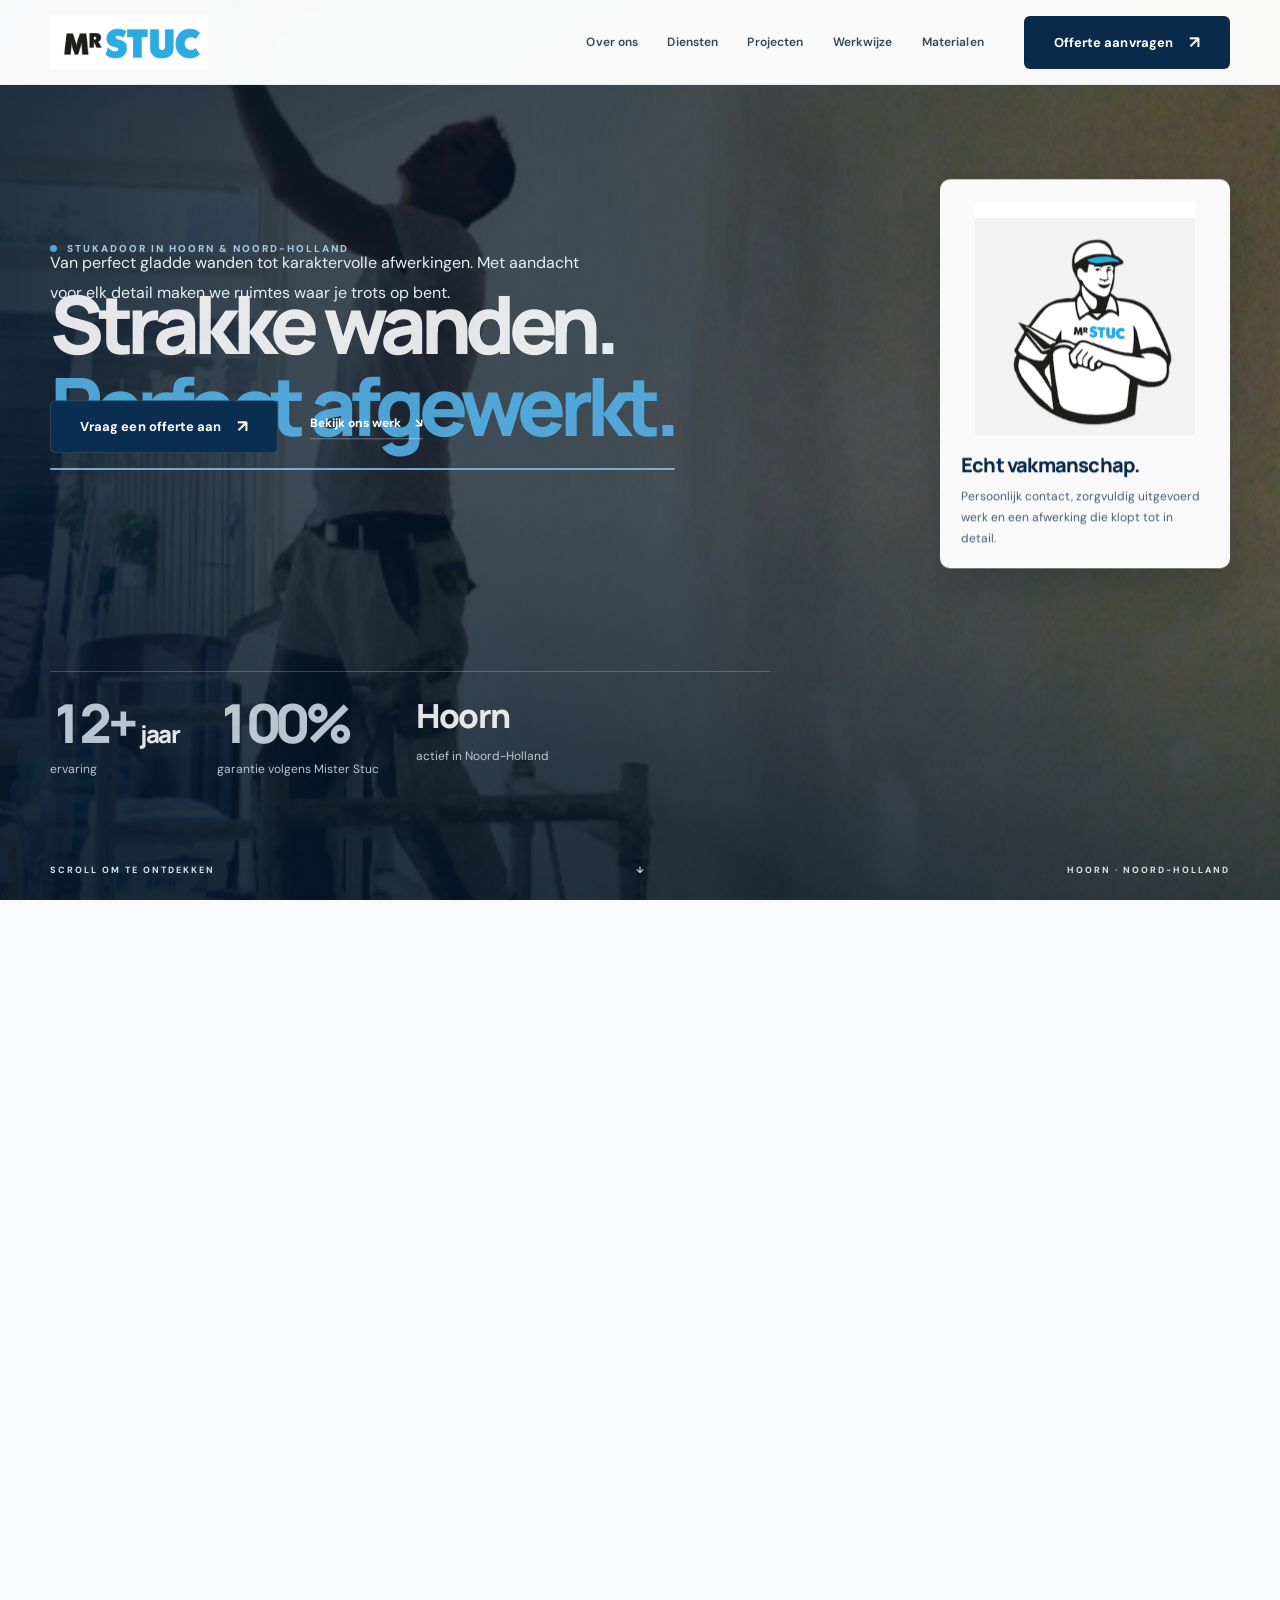
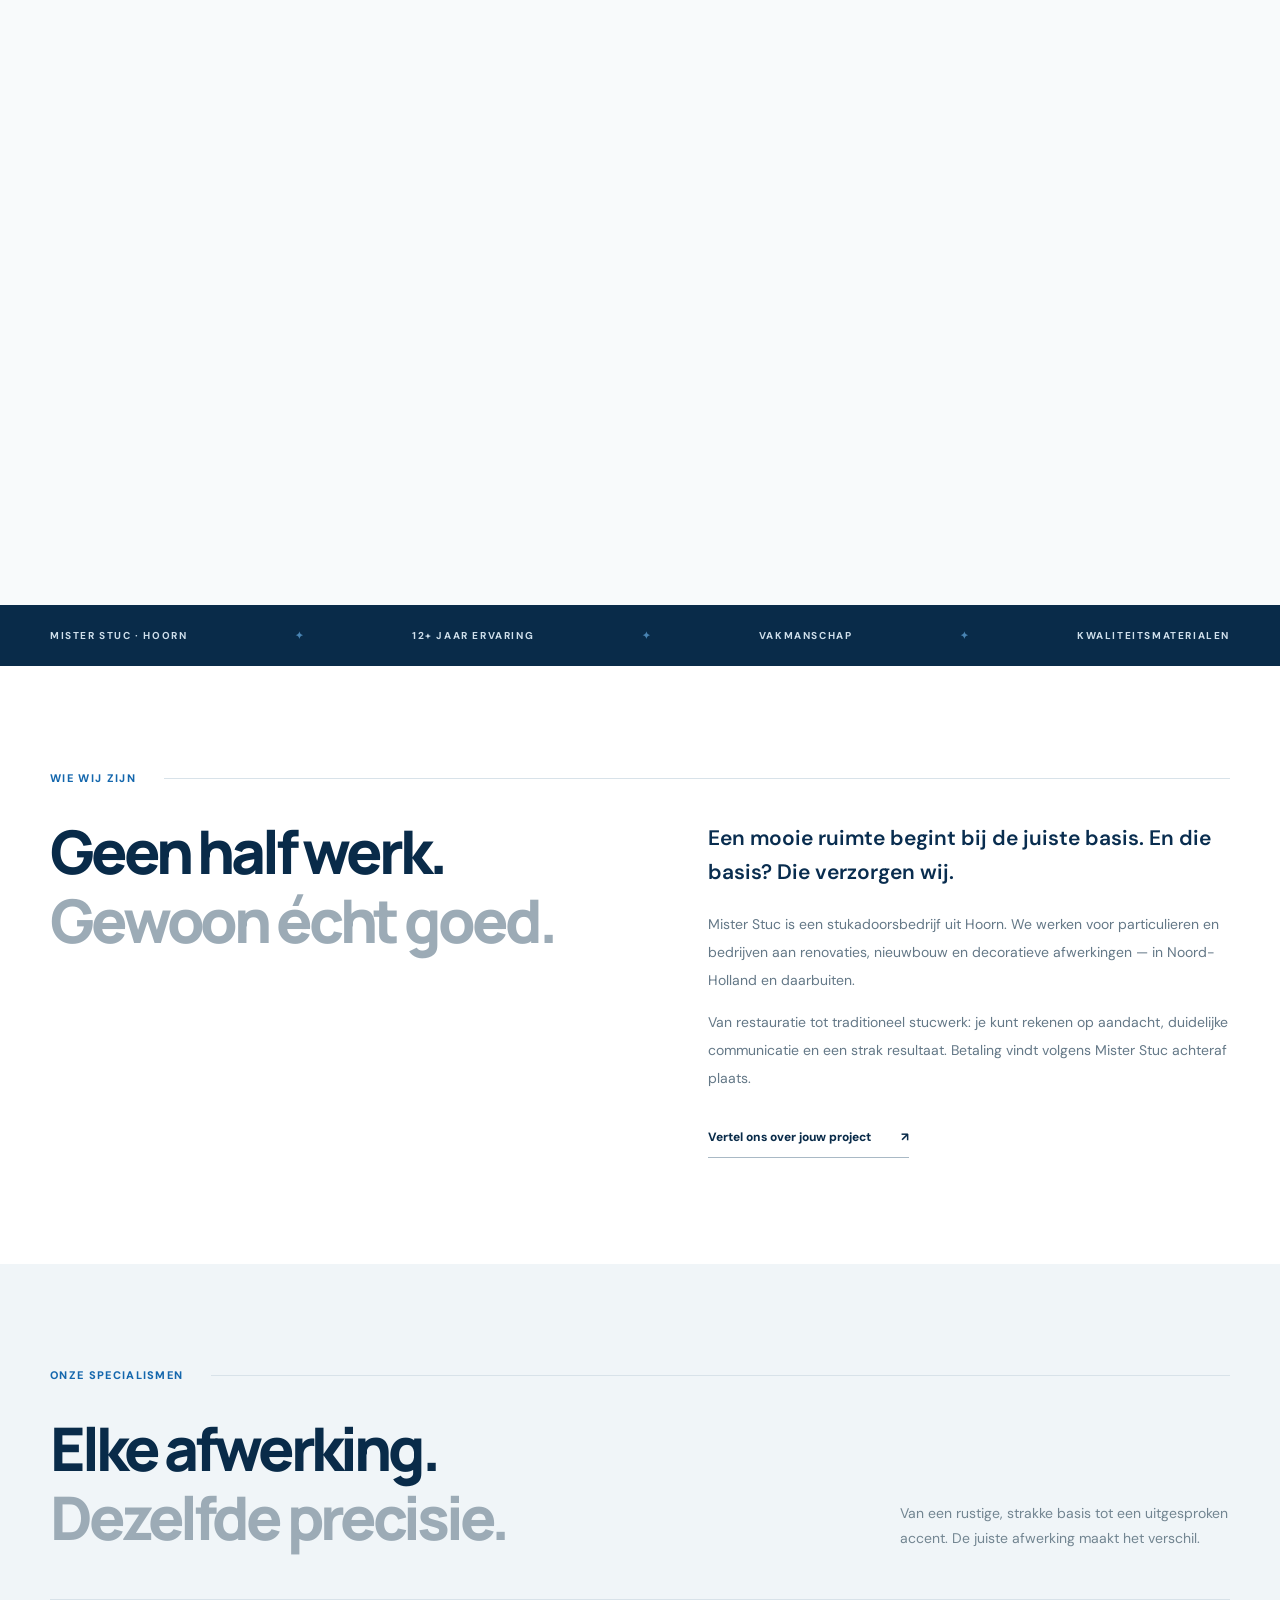
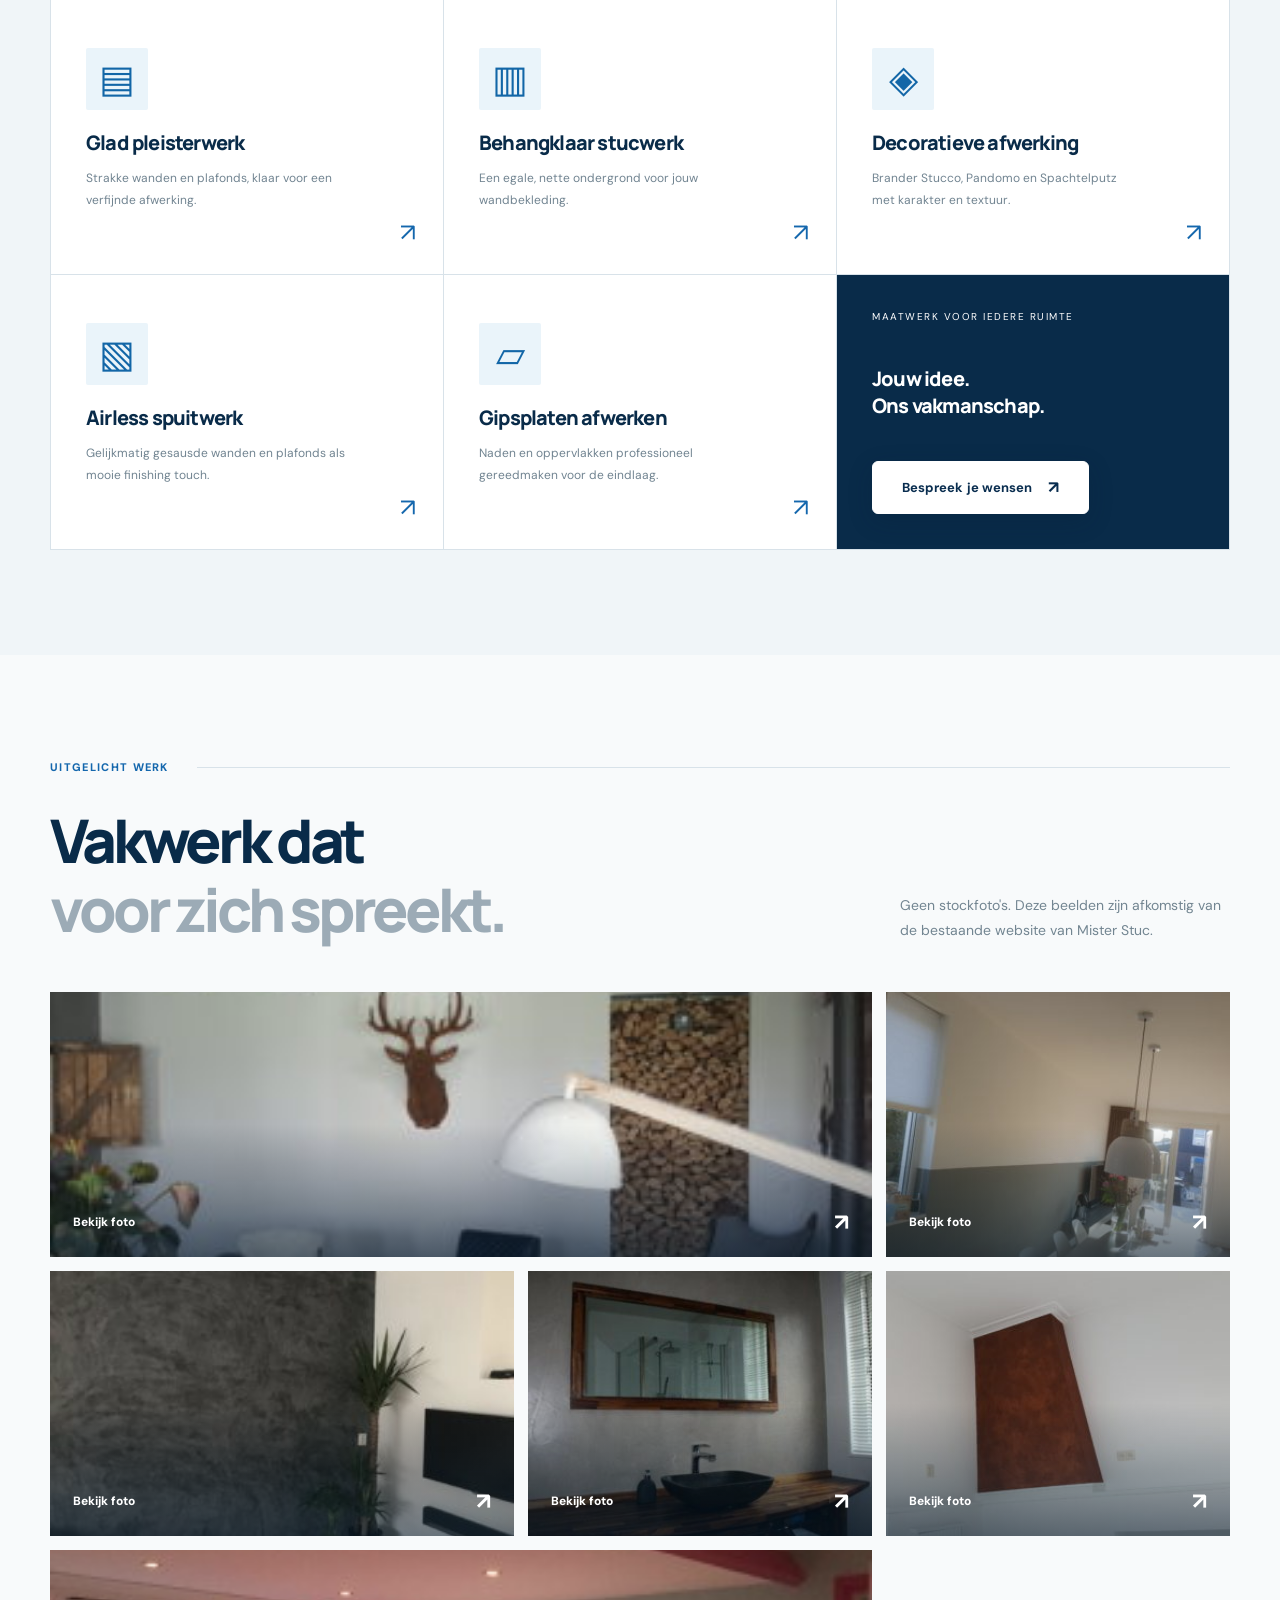
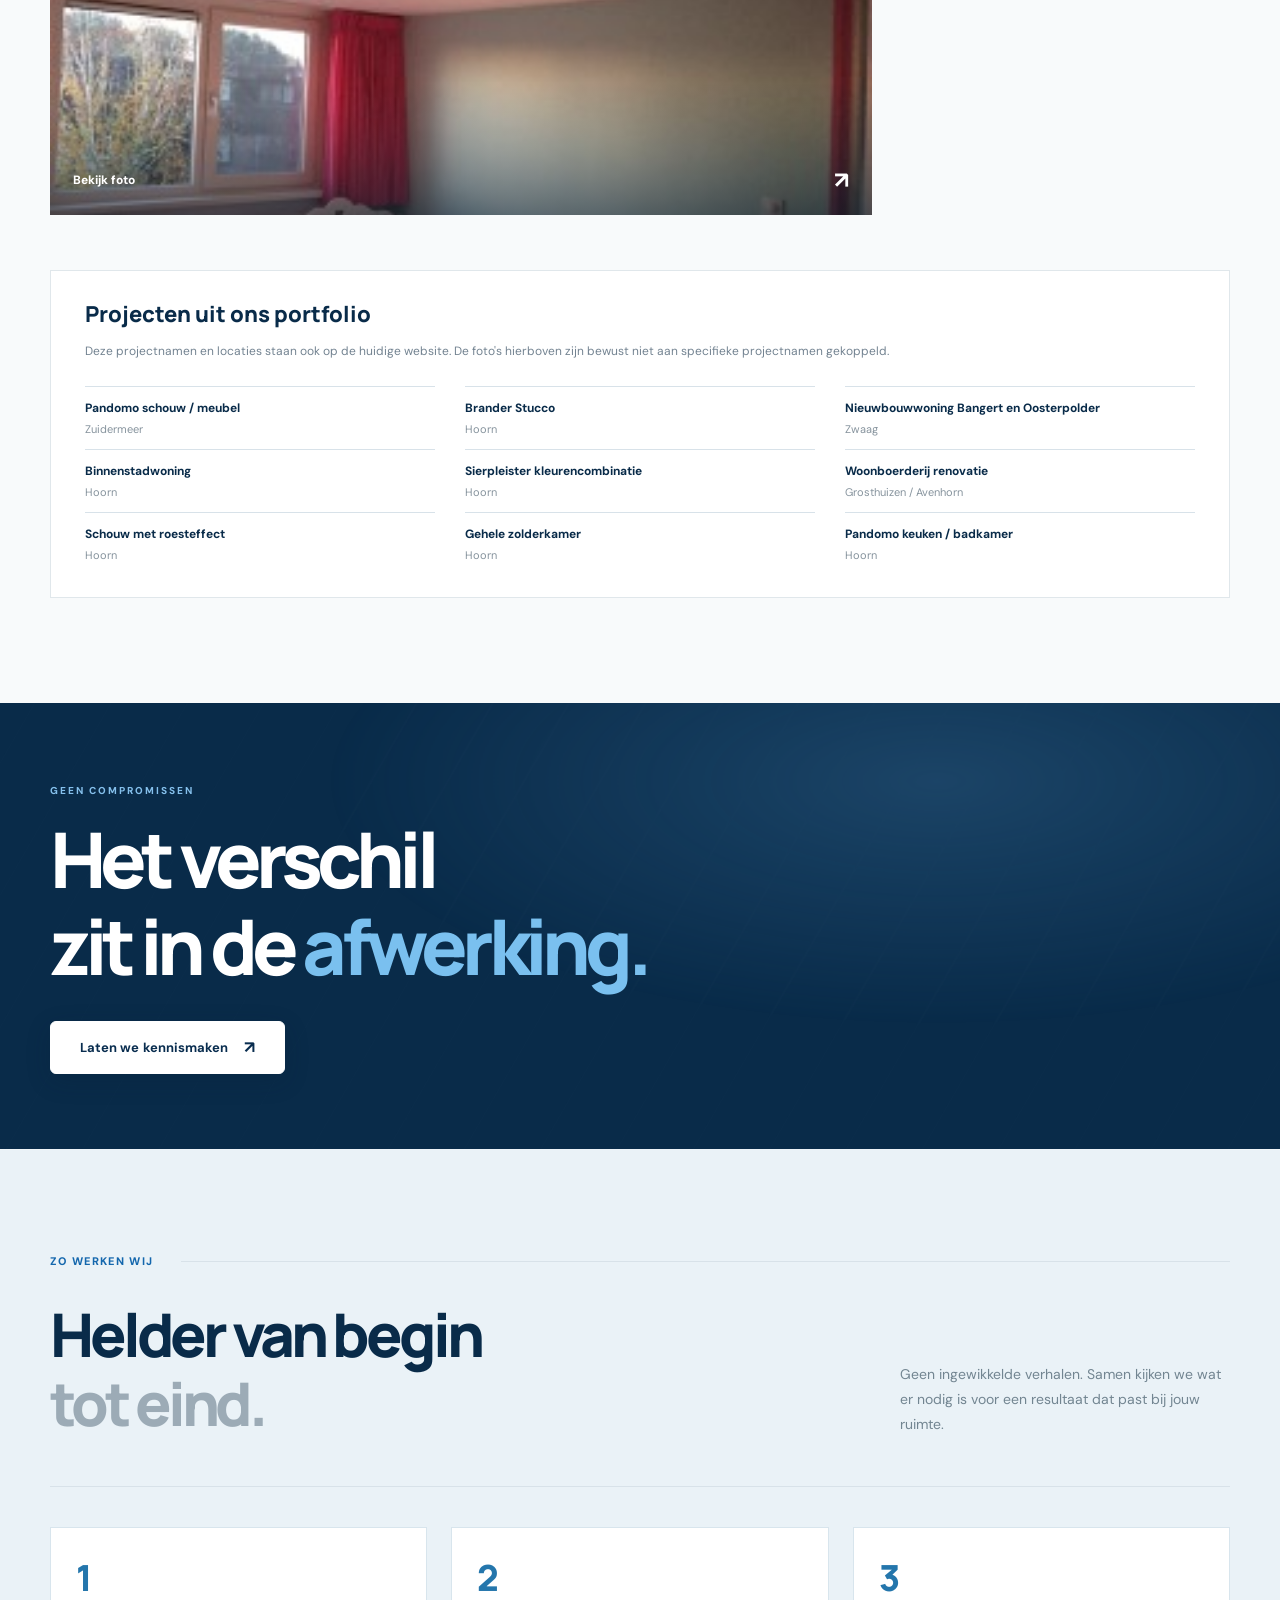
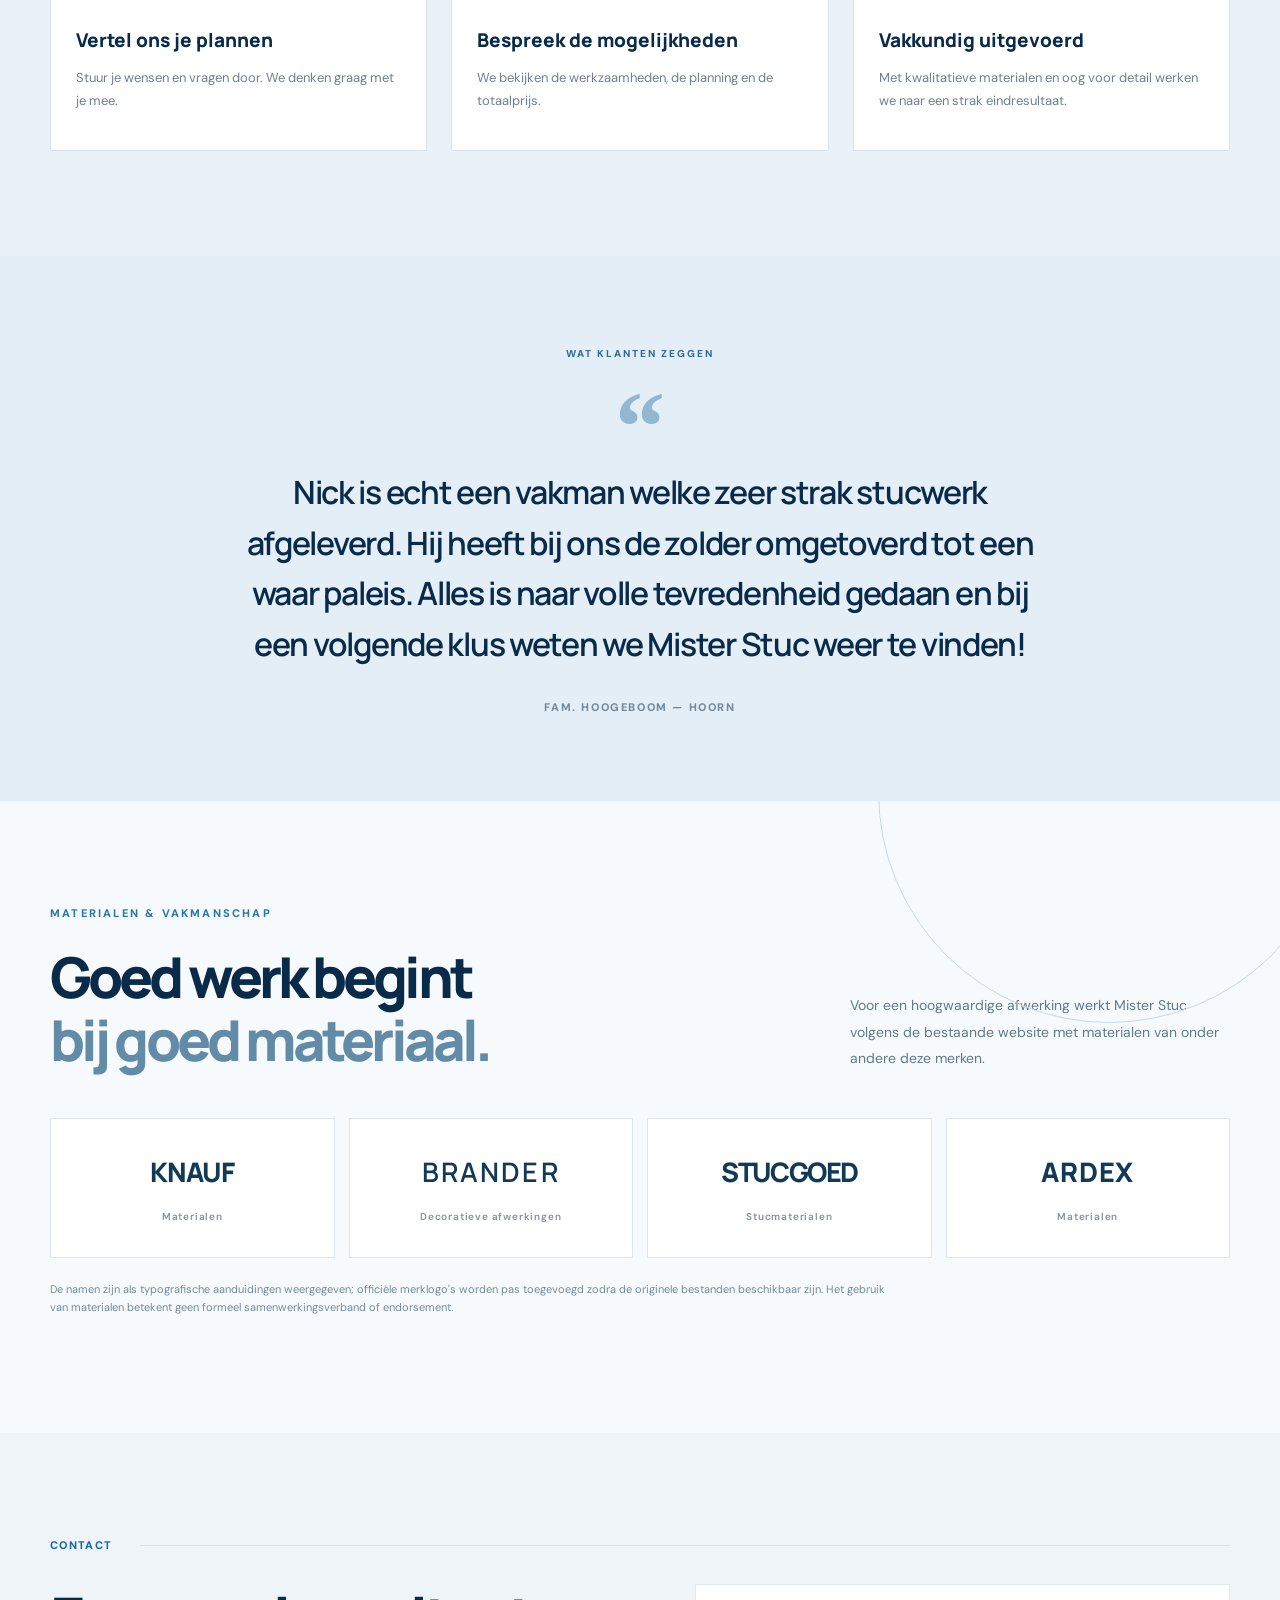
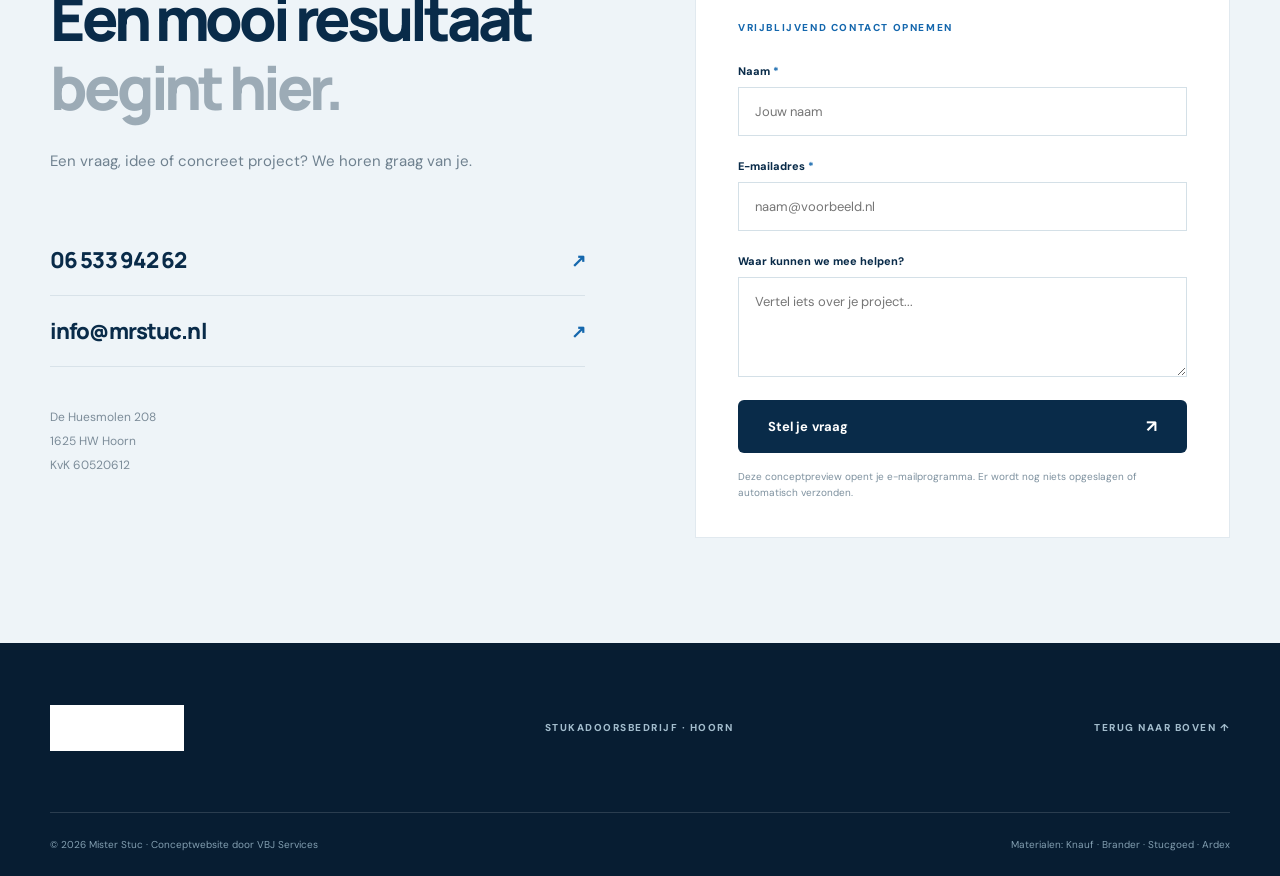
==== commit d23602ee: "v8" ====
--- a/index.html
+++ b/index.html
@@ -1,12 +1,12 @@
 <!DOCTYPE html>
 
 <html lang="nl"><head><meta charset="utf-8"/><meta content="width=device-width, initial-scale=1" name="viewport"/><meta content="#0a2d50" name="theme-color"/><meta content="Mister Stuc — ervaren stukadoor uit Hoorn voor glad pleisterwerk, decoratieve afwerkingen en airless spuitwerk. Bekijk ons werk." name="description"/><title>Mister Stuc | Vakmanschap dat je ziet</title><link href="https://fonts.googleapis.com" rel="preconnect"/><link crossorigin="" href="https://fonts.gstatic.com" rel="preconnect"/><link href="https://fonts.googleapis.com/css2?family=DM+Sans:wght@400;500;600;700&amp;family=Manrope:wght@400;500;600;700;800&amp;display=swap" rel="stylesheet"/><link href="assets/css/style.css" rel="stylesheet"/></head>
-<body><div class="progress" id="progress"></div><header class="header" id="header"><div class="wrap nav"><a aria-label="Mister Stuc, naar boven" class="brand" href="#top" title="Typografisch conceptlogo — origineel Mister Stuc-logo kan later worden geplaatst"><span class="brand-icon">M<span>.</span></span><span class="brand-title">MISTER<span>STUC</span><small>STUKADOORSBEDRIJF</small></span></a><nav aria-label="Hoofdnavigatie" class="nav-links" id="navLinks"><a href="#over">Over ons</a><a href="#diensten">Diensten</a><a href="#projecten">Projecten</a><a href="#werkwijze">Werkwijze</a><a href="#merken">Materialen</a><a class="nav-mobile-cta" href="#contact">Offerte aanvragen</a></nav><a class="btn btn-primary nav-cta" href="#contact">Offerte aanvragen <span>↗</span></a><button aria-controls="navLinks" aria-expanded="false" aria-label="Menu openen" class="menu-btn" id="menuBtn" type="button"><span></span><span></span></button></div></header>
-<main id="top"><section class="hero"><div class="hero-grid wrap"><div class="hero-copy"><div class="eyebrow"><span class="eyebrow-dot"></span> STUKADOOR IN HOORN &amp; NOORD-HOLLAND</div><h1>Strak werk.<br/><em>Tot in detail.</em></h1><p>Van perfect gladde wanden tot karaktervolle afwerkingen. Met aandacht voor elk detail maken we ruimtes waar je trots op bent.</p><div class="hero-actions"><a class="btn btn-primary btn-large" href="#contact">Vraag een offerte aan <span>↗</span></a><a class="text-link" href="#projecten">Bekijk ons werk <span>↘</span></a></div><div class="hero-facts scroll-stats" id="scrollStats"><div><strong><span aria-label="12+" class="count-up" data-step="2" data-suffix="+" data-target="12">0+</span> jaar</strong><span>ervaring*</span></div><div><strong><span aria-label="100%" class="count-up" data-step="5" data-suffix="%" data-target="100">0%</span></strong><span>garantie volgens Mister Stuc</span></div><div><strong>Hoorn</strong><span>actief in Noord-Holland</span></div></div></div><div class="hero-visual"><div class="hero-photo" data-parallax=""><img alt="Stukadoor van Mister Stuc aan het werk aan een plafond" fetchpriority="high" src="assets/images/image-01.jpg"/><span class="vertical-label">ECHT VAKWERK · MISTER STUC</span></div><div class="hero-sticker"><span class="sticker-cross">✳</span><span>VAKWERK<br/>DAT BLIJFT.</span></div></div></div><div class="hero-bottom wrap"><span>SCROLL OM TE ONTDEKKEN</span><span>↓</span><span>HOORN · NOORD-HOLLAND</span></div></section>
+<body><div class="progress" id="progress"></div><header class="header" id="header"><div class="wrap nav"><a aria-label="Mister Stuc, naar boven" class="brand" href="#top" title="Mister Stuc"><img alt="Mister Stuc logo" class="brand-logo" src="assets/images/logo-wordmark.png"/></a><nav aria-label="Hoofdnavigatie" class="nav-links" id="navLinks"><a href="#over">Over ons</a><a href="#diensten">Diensten</a><a href="#projecten">Projecten</a><a href="#werkwijze">Werkwijze</a><a href="#merken">Materialen</a><a class="nav-mobile-cta" href="#contact">Offerte aanvragen</a></nav><a class="btn btn-primary nav-cta" href="#contact">Offerte aanvragen <span>↗</span></a><button aria-controls="navLinks" aria-expanded="false" aria-label="Menu openen" class="menu-btn" id="menuBtn" type="button"><span></span><span></span></button></div></header>
+<main id="top"><div class="hero-scroll-scene" id="heroScrollScene"><section class="hero hero-background" id="heroPinned"><div class="hero-bg" data-parallax=""></div><div class="hero-overlay"></div><div class="hero-grid wrap"><div class="hero-copy"><div class="eyebrow"><span class="eyebrow-dot"></span> STUKADOOR IN HOORN &amp; NOORD-HOLLAND</div><h1>Strakke wanden.<br/><em>Perfect afgewerkt.</em></h1><p>Van perfect gladde wanden tot karaktervolle afwerkingen. Met aandacht voor elk detail maken we ruimtes waar je trots op bent.</p><div class="hero-actions"><a class="btn btn-primary btn-large" href="#contact">Vraag een offerte aan <span>↗</span></a><a class="text-link" href="#projecten">Bekijk ons werk <span>↘</span></a></div><div class="hero-facts scroll-stats" id="scrollStats"><div><strong><span aria-label="12+" class="count-up" data-step="2" data-suffix="+" data-target="12">12+</span> jaar</strong><span>ervaring</span></div><div><strong><span aria-label="100%" class="count-up" data-step="5" data-suffix="%" data-target="100">100%</span></strong><span>garantie volgens Mister Stuc</span></div><div><strong>Hoorn</strong><span>actief in Noord-Holland</span></div></div></div><div class="hero-brand-card reveal"><img alt="Mister Stuc mascotte logo" class="hero-mascot" src="assets/images/logo-mascot.png"/><div class="hero-card-copy"><strong>Echt vakmanschap.</strong><span>Persoonlijk contact, zorgvuldig uitgevoerd werk en een afwerking die klopt tot in detail.</span></div></div></div><div class="hero-bottom wrap"><span>SCROLL OM TE ONTDEKKEN</span><span>↓</span><span>HOORN · NOORD-HOLLAND</span></div></section></div>
 <section class="trust-strip"><div class="wrap trust-inner"><span>MISTER STUC · HOORN</span><span>✦</span><span>12+ JAAR ERVARING</span><span>✦</span><span>VAKMANSCHAP</span><span>✦</span><span>KWALITEITSMATERIALEN</span></div></section>
 <section class="section about wrap soft-section" id="over"><div class="section-label reveal"><span>WIE WIJ ZIJN</span><span class="rule"></span></div><div class="about-grid"><div class="reveal"><h2>Geen half werk.<br/><span class="muted">Gewoon écht goed.</span></h2></div><div class="about-copy reveal"><p class="lead">Een mooie ruimte begint bij de juiste basis. En die basis? Die verzorgen wij.</p><p>Mister Stuc is een stukadoorsbedrijf uit Hoorn. We werken voor particulieren en bedrijven aan renovaties, nieuwbouw en decoratieve afwerkingen — in Noord-Holland en daarbuiten.</p><p>Van restauratie tot traditioneel stucwerk: je kunt rekenen op aandacht, duidelijke communicatie en een strak resultaat. Betaling vindt volgens Mister Stuc achteraf plaats.</p><a class="inline-link" href="#contact">Vertel ons over jouw project <span>↗</span></a></div></div></section>
 <section class="section services" id="diensten"><div class="wrap"><div class="section-label reveal"><span>ONZE SPECIALISMEN</span><span class="rule"></span></div><div class="section-heading reveal"><h2>Elke afwerking.<br/><span class="muted">Dezelfde precisie.</span></h2><p>Van een rustige, strakke basis tot een uitgesproken accent. De juiste afwerking maakt het verschil.</p></div><div class="services-grid"><article class="service reveal"><div class="service-icon">▤</div><h3>Glad pleisterwerk</h3><p>Strakke wanden en plafonds, klaar voor een verfijnde afwerking.</p><a aria-label="Vraag offerte aan voor glad pleisterwerk" href="#contact">↗</a></article><article class="service reveal"><div class="service-icon">▥</div><h3>Behangklaar stucwerk</h3><p>Een egale, nette ondergrond voor jouw wandbekleding.</p><a aria-label="Vraag offerte aan voor behangklaar stucwerk" href="#contact">↗</a></article><article class="service reveal"><div class="service-icon">◈</div><h3>Decoratieve afwerking</h3><p>Brander Stucco, Pandomo en Spachtelputz met karakter en textuur.</p><a aria-label="Vraag offerte aan voor decoratieve afwerking" href="#contact">↗</a></article><article class="service reveal"><div class="service-icon">▧</div><h3>Airless spuitwerk</h3><p>Gelijkmatig gesausde wanden en plafonds als mooie finishing touch.</p><a aria-label="Vraag offerte aan voor airless spuitwerk" href="#contact">↗</a></article><article class="service reveal"><div class="service-icon">▱</div><h3>Gipsplaten afwerken</h3><p>Naden en oppervlakken professioneel gereedmaken voor de eindlaag.</p><a aria-label="Vraag offerte aan voor gipsplaten afwerken" href="#contact">↗</a></article><article class="service service-feature reveal"><span>MAATWERK VOOR IEDERE RUIMTE</span><h3>Jouw idee.<br/>Ons vakmanschap.</h3><a class="btn btn-white contrast-button" href="#contact">Bespreek je wensen <span>↗</span></a></article></div></div></section>
-<section class="section projects wrap" id="projecten"><div class="section-label reveal"><span>UITGELICHT WERK</span><span class="rule"></span></div><div class="section-heading reveal"><h2>Een blik op<br/><span class="muted">ons werk.</span></h2><p>Geen stockfoto's. Deze beelden zijn afkomstig van de bestaande website van Mister Stuc.</p></div><div class="gallery"><button aria-label="Bekijk projectfoto 1 groot" class="gallery-item gallery-wide reveal" data-img="02" type="button"><img alt="Interieur met donker balkenplafond en decoratief stucwerk" loading="lazy" src="assets/images/image-02.jpg"/><span> Bekijk foto <i>↗</i></span></button><button aria-label="Bekijk projectfoto 2 groot" class="gallery-item reveal" data-img="03" type="button"><img alt="Lichte eetkamer met tweekleurig afgewerkte wanden" loading="lazy" src="assets/images/image-03.jpg"/><span> Bekijk foto <i>↗</i></span></button><button aria-label="Bekijk projectfoto 3 groot" class="gallery-item reveal" data-img="04" type="button"><img alt="Woonkamer met decoratieve grijze structuurwand" loading="lazy" src="assets/images/image-04.jpg"/><span> Bekijk foto <i>↗</i></span></button><button aria-label="Bekijk projectfoto 4 groot" class="gallery-item reveal" data-img="05" type="button"><img alt="Badkamer met grijze wandafwerking en houten wastafelblad" loading="lazy" src="assets/images/image-05.jpg"/><span> Bekijk foto <i>↗</i></span></button><button aria-label="Bekijk projectfoto 5 groot" class="gallery-item reveal" data-img="06" type="button"><img alt="Slaapkamer met roze plafondaccent" loading="lazy" src="assets/images/image-06.jpg"/><span> Bekijk foto <i>↗</i></span></button><button aria-label="Bekijk projectfoto 6 groot" class="gallery-item gallery-wide reveal" data-img="07" type="button"><img alt="Witte kamer met roestkleurige decoratieve schouw" loading="lazy" src="assets/images/image-07.jpg"/><span> Bekijk foto <i>↗</i></span></button></div><div class="project-index reveal"><h3>Projecten uit ons portfolio</h3><p>Deze projectnamen en locaties staan ook op de huidige website. De foto's hierboven zijn bewust niet aan specifieke projectnamen gekoppeld.</p><div class="project-names"><span>Pandomo schouw / meubel <small>Zuidermeer</small></span><span>Brander Stucco <small>Hoorn</small></span><span>Nieuwbouwwoning Bangert en Oosterpolder <small>Zwaag</small></span><span>Binnenstadwoning <small>Hoorn</small></span><span>Sierpleister kleurencombinatie <small>Hoorn</small></span><span>Woonboerderij renovatie <small>Grosthuizen / Avenhorn</small></span><span>Schouw met roesteffect <small>Hoorn</small></span><span>Gehele zolderkamer <small>Hoorn</small></span><span>Pandomo keuken / badkamer <small>Hoorn</small></span></div></div></section>
+<section class="section projects wrap" id="projecten"><div class="section-label reveal"><span>UITGELICHT WERK</span><span class="rule"></span></div><div class="section-heading reveal"><h2>Vakwerk dat<br/><span class="muted">voor zich spreekt.</span></h2><p>Geen stockfoto's. Deze beelden zijn afkomstig van de bestaande website van Mister Stuc.</p></div><div class="gallery"><button aria-label="Bekijk projectfoto 1 groot" class="gallery-item gallery-wide reveal" data-img="02" type="button"><img alt="Interieur met donker balkenplafond en decoratief stucwerk" loading="lazy" src="assets/images/image-02.jpg"/><span> Bekijk foto <i>↗</i></span></button><button aria-label="Bekijk projectfoto 2 groot" class="gallery-item reveal" data-img="03" type="button"><img alt="Lichte eetkamer met tweekleurig afgewerkte wanden" loading="lazy" src="assets/images/image-03.jpg"/><span> Bekijk foto <i>↗</i></span></button><button aria-label="Bekijk projectfoto 3 groot" class="gallery-item reveal" data-img="04" type="button"><img alt="Woonkamer met decoratieve grijze structuurwand" loading="lazy" src="assets/images/image-04.jpg"/><span> Bekijk foto <i>↗</i></span></button><button aria-label="Bekijk projectfoto 4 groot" class="gallery-item reveal" data-img="05" type="button"><img alt="Badkamer met grijze wandafwerking en houten wastafelblad" loading="lazy" src="assets/images/image-05.jpg"/><span> Bekijk foto <i>↗</i></span></button><button aria-label="Bekijk projectfoto 5 groot" class="gallery-item reveal" data-img="06" type="button"><img alt="Slaapkamer met roze plafondaccent" loading="lazy" src="assets/images/image-06.jpg"/><span> Bekijk foto <i>↗</i></span></button><button aria-label="Bekijk projectfoto 6 groot" class="gallery-item gallery-wide reveal" data-img="07" type="button"><img alt="Witte kamer met roestkleurige decoratieve schouw" loading="lazy" src="assets/images/image-07.jpg"/><span> Bekijk foto <i>↗</i></span></button></div><div class="project-index reveal"><h3>Projecten uit ons portfolio</h3><p>Deze projectnamen en locaties staan ook op de huidige website. De foto's hierboven zijn bewust niet aan specifieke projectnamen gekoppeld.</p><div class="project-names"><span>Pandomo schouw / meubel <small>Zuidermeer</small></span><span>Brander Stucco <small>Hoorn</small></span><span>Nieuwbouwwoning Bangert en Oosterpolder <small>Zwaag</small></span><span>Binnenstadwoning <small>Hoorn</small></span><span>Sierpleister kleurencombinatie <small>Hoorn</small></span><span>Woonboerderij renovatie <small>Grosthuizen / Avenhorn</small></span><span>Schouw met roesteffect <small>Hoorn</small></span><span>Gehele zolderkamer <small>Hoorn</small></span><span>Pandomo keuken / badkamer <small>Hoorn</small></span></div></div></section>
 <section class="statement"><div class="statement-bg" data-parallax=""></div><div class="wrap statement-content reveal"><span class="eyebrow light">GEEN COMPROMISSEN</span><h2>Het verschil<br/>zit in de <em>afwerking.</em></h2><a class="btn btn-white contrast-button" href="#contact">Laten we kennismaken <span>↗</span></a></div></section>
 <section class="section process wrap soft-section" id="werkwijze"><div class="section-label reveal"><span>ZO WERKEN WIJ</span><span class="rule"></span></div><div class="section-heading reveal"><h2>Helder van begin<br/><span class="muted">tot eind.</span></h2><p>Geen ingewikkelde verhalen. Samen kijken we wat er nodig is voor een resultaat dat past bij jouw ruimte.</p></div><div class="steps"><div class="step reveal"><span>1</span><div><h3>Vertel ons je plannen</h3><p>Stuur je wensen en vragen door. We denken graag met je mee.</p></div></div><div class="step reveal"><span>2</span><div><h3>Bespreek de mogelijkheden</h3><p>We bekijken de werkzaamheden, de planning en de totaalprijs.</p></div></div><div class="step reveal"><span>3</span><div><h3>Vakkundig uitgevoerd</h3><p>Met kwalitatieve materialen en oog voor detail werken we naar een strak eindresultaat.</p></div></div></div></section>
 <section class="quote"><div class="wrap quote-inner reveal"><span class="eyebrow">WAT KLANTEN ZEGGEN</span><div class="quote-mark">“</div><blockquote>Nick is echt een vakman welke zeer strak stucwerk afgeleverd. Hij heeft bij ons de zolder omgetoverd tot een waar paleis. Alles is naar volle tevredenheid gedaan en bij een volgende klus weten we Mister Stuc weer te vinden!</blockquote><span class="quote-author">FAM. HOOGEBOOM — HOORN</span></div></section>
@@ -27,4 +27,4 @@
 <p class="brand-disclaimer">De namen zijn als typografische aanduidingen weergegeven; officiële merklogo's worden pas toegevoegd zodra de originele bestanden beschikbaar zijn. Het gebruik van materialen betekent geen formeel samenwerkingsverband of endorsement.</p>
 </div>
 </section><section class="section contact" id="contact"><div class="wrap"><div class="section-label reveal"><span>CONTACT</span><span class="rule"></span></div><div class="contact-grid"><div class="reveal"><h2>Een mooi resultaat<br/><span class="muted">begint hier.</span></h2><p>Een vraag, idee of concreet project? We horen graag van je.</p><a class="contact-link" href="tel:+31653394262">06 533 942 62 <span>↗</span></a><a class="contact-link" href="mailto:info@mrstuc.nl">info@mrstuc.nl <span>↗</span></a><div class="contact-address">De Huesmolen 208<br/>1625 HW Hoorn<br/>KvK 60520612</div></div><form class="contact-form reveal" id="contactForm"><div class="form-note">VRIJBLIJVEND CONTACT OPNEMEN</div><label for="name">Naam <span>*</span></label><input autocomplete="name" id="name" name="name" placeholder="Jouw naam" required=""/><label for="email">E-mailadres <span>*</span></label><input autocomplete="email" id="email" name="email" placeholder="naam@voorbeeld.nl" required="" type="email"/><label for="message">Waar kunnen we mee helpen?</label><textarea id="message" name="message" placeholder="Vertel iets over je project..." rows="4"></textarea><button class="btn btn-primary btn-large" type="submit">Stel je vraag <span>↗</span></button><small>Deze conceptpreview opent je e-mailprogramma. Er wordt nog niets opgeslagen of automatisch verzonden.</small></form></div></div></section>
-</main><footer class="footer"><div class="wrap footer-top"><a class="footer-logo" href="#top">MISTER<span>STUC.</span></a><span>STUKADOORSBEDRIJF · HOORN</span><a href="#top">TERUG NAAR BOVEN ↑</a></div><div class="wrap footer-bottom"><span>© <span id="year"></span> Mister Stuc · Conceptwebsite door VBJ Services</span><span><a href="#merken">Materialen: Knauf · Brander · Stucgoed · Ardex</a></span></div></footer><div aria-label="Projectfoto" aria-modal="true" class="lightbox" hidden="" id="lightbox" role="dialog"><button aria-label="Sluiten" class="lightbox-close" id="closeLightbox">×</button><img alt="Projectfoto van Mister Stuc" id="lightboxImg" src=""/><p>ORIGINELE PROJECTFOTO — MISTER STUC</p></div><script defer="" src="assets/js/app.js"></script></body></html>+</main><footer class="footer"><div class="wrap footer-top"><a class="footer-logo footer-logo-image" href="#top"><img alt="Mister Stuc logo" src="assets/images/logo-wordmark.png"/></a><span>STUKADOORSBEDRIJF · HOORN</span><a href="#top">TERUG NAAR BOVEN ↑</a></div><div class="wrap footer-bottom"><span>© <span id="year"></span> Mister Stuc · Conceptwebsite door VBJ Services</span><span><a href="#merken">Materialen: Knauf · Brander · Stucgoed · Ardex</a></span></div></footer><div aria-label="Projectfoto" aria-modal="true" class="lightbox" hidden="" id="lightbox" role="dialog"><button aria-label="Sluiten" class="lightbox-close" id="closeLightbox">×</button><img alt="Projectfoto van Mister Stuc" id="lightboxImg" src=""/><p>ORIGINELE PROJECTFOTO — MISTER STUC</p></div><script defer="" src="assets/js/app.js"></script></body></html>
--- a/assets/css/style.css
+++ b/assets/css/style.css
@@ -42,3 +42,115 @@
 .brand-disclaimer{margin-top:22px;font-size:11px;line-height:1.7;color:#758a98;max-width:850px}
 @media(max-width:850px){.brand-intro{flex-direction:column;align-items:start}.brands-grid{grid-template-columns:repeat(2,1fr)}}
 @media(max-width:520px){.brands-grid{gap:10px}.brand-tile{min-height:128px}.brand-lettering{font-size:18px}.brand-partners{padding-block:80px}}
+
+/* VBJ Services — Mister Stuc Premium V5. Brand: original navy & blue. */
+:root{--navy:#092b49;--deep:#071d32;--blue:#1467ad;--line:#d8e2e9;--warm:#f7f8f7}
+body{background:#f8fafb}
+.header{background:rgba(255,255,255,.97);border-color:#e6edf1}
+.nav{min-height:84px}.nav-links a{font-weight:600;letter-spacing:.01em}.nav-cta{border-radius:6px!important}
+.btn{border-radius:6px;letter-spacing:.005em;min-height:49px;gap:16px;justify-content:space-between}.btn span{font-size:17px}.btn:hover{transform:translateY(-2px)}
+.hero{background:#f2f6f9;min-height:690px;padding-top:84px}
+.hero-grid{grid-template-columns:1.02fr .98fr;gap:6%;min-height:600px}
+.hero-copy{padding:70px 0 45px}.hero h1{font-size:clamp(54px,6.3vw,96px);letter-spacing:-.078em;line-height:1.02;margin:25px 0 26px}.hero h1 em{color:#2379b8}.hero h1 em:after{height:2px;bottom:-10px;background:#87b9d8}
+.hero-copy>p{font-size:16px;line-height:1.85;color:#536b7c;max-width:460px}
+.hero-actions{margin:31px 0 55px}.hero-visual{height:570px;align-self:stretch;margin-top:32px;align-items:center}.hero-photo{width:95%;height:91%;border-radius:0;box-shadow:24px 24px 0 #dbe9f2}.hero-photo img{object-position:center 31%;filter:saturate(.82)}
+.hero-sticker{height:116px;width:116px;right:-6px;top:4%;background:#0b3558;box-shadow:0 15px 30px #071f3230;transform:rotate(8deg);letter-spacing:.07em}.sticker-cross{font-size:23px}
+.hero-facts strong{font-size:21px}.hero-facts span{font-size:11px}
+.trust-strip{background:#092b49}.trust-inner{padding:24px 0}
+.section{padding:105px 0}.section-label{margin-bottom:32px}.section h2,.brand-intro h2{letter-spacing:-.069em}
+.about.soft-section{background:#fff;box-shadow:0 0 0 100vmax #fff}.about-grid{gap:80px}
+.services{background:#f0f5f8}.service{min-height:275px;padding:35px;transition:transform .35s,box-shadow .35s,background .35s}.service-icon{border-radius:2px;background:#eaf4fa;color:#1266a7}.service h3{font-size:20px}
+.projects{background:#f8fafb}.gallery{grid-template-columns:1.35fr 1fr 1fr;grid-auto-rows:265px;gap:14px}.gallery-item{border-radius:0;box-shadow:none}.gallery-item:hover{box-shadow:none}.gallery-item img{filter:saturate(.88)}.gallery-wide{grid-column:span 2}.gallery-item>span{font-size:12px}
+.project-index{border-color:#e0e7eb;background:white}
+.statement{background:#092b49;min-height:410px}.statement-bg{opacity:.22}
+.process.soft-section{background:#eaf2f7;box-shadow:0 0 0 100vmax #eaf2f7}.step{border-radius:0;background:#fff;border:1px solid #d8e5ed;box-shadow:none}
+.quote{background:#e3eef6}.quote blockquote{line-height:1.58}
+.brand-partners{background:#f7fafc}.brand-tile{box-shadow:none;min-height:140px}
+.contact{background:#eef4f8}.contact-form{background:white;border:1px solid #e1e9ef}.contact-link{font-size:22px}
+.footer{background:#071d32}
+@media(max-width:900px){.hero-grid{gap:25px}.hero h1{font-size:clamp(49px,6vw,74px)}.hero-visual{height:520px}.gallery{grid-auto-rows:220px}}
+@media(max-width:760px){.nav{min-height:72px}.hero{padding-top:72px}.hero-grid{grid-template-columns:1fr;gap:10px}.hero-copy{padding:48px 0 0}.hero h1{font-size:clamp(51px,12vw,77px)}.hero-visual{height:430px;margin-top:0}.hero-photo{height:90%;width:88%}.hero-sticker{right:0}.section{padding:75px 0}.gallery{grid-template-columns:repeat(2,1fr);grid-auto-rows:185px}.gallery-wide{grid-column:span 2}.contact-grid{gap:35px}}
+@media(max-width:480px){.hero-visual{height:355px}.gallery{grid-template-columns:1fr;grid-auto-rows:220px}.gallery-wide{grid-column:span 1}.hero-facts{gap:12px}.hero-facts strong{font-size:17px}.hero-actions{gap:20px}.hero-sticker{width:95px;height:95px;font-size:9px}.section h2{font-size:39px}}
+
+
+/* V6 — original logos + background hero */
+.brand{display:flex;align-items:center;min-height:44px}.brand-logo{display:block;height:54px;width:auto;max-width:240px;object-fit:contain}.footer-logo-image img{display:block;height:46px;width:auto;max-width:220px;object-fit:contain;filter:brightness(0) invert(1)}
+.hero.hero-background{position:relative;min-height:860px;background:#0b2e50;overflow:hidden;isolation:isolate}.hero-background .hero-bg{position:absolute;inset:0;background-image:url('../images/image-01.jpg');background-size:cover;background-position:center 34%;transform:translate3d(0,var(--parallax,0px),0) scale(1.06);will-change:transform}.hero-background .hero-overlay{position:absolute;inset:0;background:linear-gradient(90deg,rgba(7,26,42,.86) 0%,rgba(7,26,42,.73) 35%,rgba(7,26,42,.28) 100%),linear-gradient(180deg,rgba(8,30,48,.18),rgba(8,30,48,.48) 100%)}.hero-background .hero-grid{position:relative;z-index:2;grid-template-columns:minmax(0,1fr) 330px;gap:42px;align-items:end;min-height:690px;padding-top:130px;padding-bottom:76px}.hero-background .hero-copy{padding:0;max-width:720px}.hero-background .hero-copy .eyebrow{color:#b5dcf7}.hero-background .hero-copy .eyebrow-dot{background:#55b4ea}.hero-background h1{color:#fff;max-width:780px}.hero-background h1 em{color:#55b4ea}.hero-background .hero-copy>p{color:#e4eef5;max-width:570px}.hero-background .text-link{color:#fff;border-bottom-color:rgba(255,255,255,.35)}.hero-background .hero-facts{border-top:1px solid rgba(255,255,255,.24)}.hero-background .hero-facts strong{color:#fff}.hero-background .hero-facts span{color:#d0dce6}.hero-brand-card{position:relative;z-index:2;justify-self:end;align-self:center;width:100%;max-width:290px;background:rgba(255,255,255,.94);border:1px solid rgba(255,255,255,.5);box-shadow:0 22px 46px rgba(3,17,29,.22);padding:22px 20px 18px;border-radius:10px;backdrop-filter:blur(6px)}.hero-mascot{width:100%;height:auto;display:block;margin:0 auto 16px auto;max-width:220px}.hero-card-copy{display:flex;flex-direction:column;gap:8px}.hero-card-copy strong{font:800 20px var(--display);color:var(--navy);letter-spacing:-.04em}.hero-card-copy span{font-size:12px;line-height:1.75;color:#637887}.hero-background .hero-bottom{position:relative;z-index:2;color:#d7e4ee;padding-top:0;padding-bottom:24px}.hero-background .btn-primary{background:#0b2e50;border:1px solid rgba(255,255,255,.12)}.hero-background .btn-primary:hover{background:#1467ad}.hero-background .btn:before{background:linear-gradient(120deg,#2077b5,#54b7ec)}
+@media(max-width:980px){.hero-background .hero-grid{grid-template-columns:1fr;gap:28px;align-items:end}.hero-brand-card{justify-self:start;max-width:340px}}
+@media(max-width:760px){.brand-logo{height:42px;max-width:180px}.hero.hero-background{min-height:760px}.hero-background .hero-grid{padding-top:104px;padding-bottom:44px;min-height:610px}.hero-background .hero-copy>p{max-width:100%}.hero-brand-card{max-width:260px;padding:18px}.hero-mascot{max-width:170px}.footer-logo-image img{height:34px}}
+@media(max-width:480px){.hero.hero-background{min-height:710px}.hero-background .hero-grid{padding-top:98px;padding-bottom:28px;min-height:560px}.hero-brand-card{max-width:220px}.hero-card-copy strong{font-size:18px}.hero-card-copy span{font-size:11px;line-height:1.6}}
+
+/* Accessible hero branding and reduced-motion controls */
+.hero-background .hero-brand-card{background:rgba(255,255,255,.97)}
+.hero-background .hero-card-copy span{color:#455f72}
+@media(max-width:760px){.hero-background .hero-grid{padding-top:70px}.hero.hero-background{padding-top:72px}}
+@media(prefers-reduced-motion:reduce){.hero-background .hero-bg{transform:none!important;will-change:auto}}
+
+/* V7 – scroll-driven pinned cinematic hero, preserving the V6 branding and all features */
+.hero-scroll-scene{position:relative;height:245vh;min-height:1400px}
+.hero-scroll-scene .hero.hero-background{
+ position:sticky;top:0;height:100vh;min-height:600px;
+ padding-top:0;overflow:hidden;display:flex;flex-direction:column;justify-content:space-between
+}
+.hero-scroll-scene .hero-background .hero-grid{
+ width:min(1320px,calc(100% - 100px));flex:1;min-height:0;
+ padding-top:105px;padding-bottom:45px;align-items:center;
+}
+.hero-scroll-scene .hero-background .hero-copy{transform:translate3d(0,0,0);will-change:transform}
+.hero-scroll-scene .hero-background .hero-copy .eyebrow,
+.hero-scroll-scene .hero-background h1,
+.hero-scroll-scene .hero-background .hero-copy>p,
+.hero-scroll-scene .hero-background .hero-actions,
+.hero-scroll-scene .hero-background .hero-facts{
+ will-change:transform,opacity;transition:none
+}
+.hero-scroll-scene .hero-background .hero-bg{background-position:center 33%;will-change:transform}
+.hero-scroll-scene .hero-background .hero-overlay{background:linear-gradient(90deg,rgba(5,23,39,.88),rgba(5,23,39,.69) 47%,rgba(5,23,39,.30)),linear-gradient(0deg,rgba(5,23,39,.47),transparent 45%)}
+.hero-scroll-scene .hero-background .hero-brand-card{transform:translate3d(0,0,0);will-change:transform,opacity;transition:none}
+.hero-scroll-scene .hero-background .hero-facts.scroll-stats{
+ opacity:1;transform:none;filter:none;pointer-events:auto
+}
+.hero-scroll-scene .hero-background .hero-bottom{width:min(1320px,calc(100% - 100px));flex-shrink:0}
+.hero-scroll-scene .hero-background .hero-copy>p{max-width:550px}
+.hero-scroll-scene .hero-background .hero-card-copy span{font-size:12px}
+@media(max-width:1100px){
+ .hero-scroll-scene .hero-background .hero-grid{width:min(100% - 60px,1320px);grid-template-columns:minmax(0,1fr) 230px;gap:18px}
+ .hero-scroll-scene .hero-background .hero-brand-card{max-width:220px}
+}
+@media(max-width:760px){
+ .hero-scroll-scene{height:225svh;min-height:1080px}
+ .hero-scroll-scene .hero.hero-background{height:100svh;min-height:620px}
+ .hero-scroll-scene .hero-background .hero-grid{width:calc(100% - 38px);display:flex;flex-direction:column;align-items:flex-start;justify-content:center;gap:10px;padding-top:90px;padding-bottom:12px}
+ .hero-scroll-scene .hero-background .hero-copy{width:100%}
+ .hero-scroll-scene .hero-background h1{font-size:clamp(40px,10vw,65px);margin:17px 0}
+ .hero-scroll-scene .hero-background .hero-copy>p{font-size:13px;line-height:1.65}
+ .hero-scroll-scene .hero-background .hero-actions{margin:20px 0 23px}
+ .hero-scroll-scene .hero-background .hero-brand-card{display:none}
+ .hero-scroll-scene .hero-background .hero-bottom{width:calc(100% - 38px);padding-bottom:14px}
+ .hero-scroll-scene .hero-background .hero-bg{background-position:57% 30%}
+}
+@media(max-width:390px){
+ .hero-scroll-scene .hero-background h1{font-size:39px}
+ .hero-scroll-scene .hero-background .hero-copy>p{font-size:12px}
+}
+@media(prefers-reduced-motion:reduce){
+ .hero-scroll-scene{height:auto;min-height:0}
+ .hero-scroll-scene .hero.hero-background{position:relative;height:auto;min-height:740px}
+ .hero-scroll-scene .hero-background .hero-grid{min-height:650px}
+}
+
+/* V8 — much larger, always-accurate stat values; animation is a one-shot trigger */
+.hero-background .hero-facts strong{font-size:24px;line-height:1.05;letter-spacing:-.045em;white-space:nowrap}
+.hero-background .hero-facts .count-up{font-size:clamp(40px,4.2vw,62px);font-weight:800;line-height:.99;letter-spacing:-.07em;font-variant-numeric:tabular-nums;display:inline-block}
+.hero-background .hero-facts>div:nth-child(3) strong{font-size:clamp(23px,2.6vw,35px);line-height:1.2}
+.hero-background .hero-facts>div{gap:11px}
+.hero-background .hero-facts>div>span{font-size:12px;line-height:1.55;max-width:180px}
+.hero-scroll-scene .hero-background .hero-facts.scroll-stats{opacity:1;filter:none;pointer-events:auto}
+@media(max-width:760px){
+ .hero-background .hero-facts{gap:18px;justify-content:space-between}
+ .hero-background .hero-facts strong{font-size:15px}
+ .hero-background .hero-facts .count-up{font-size:clamp(33px,8vw,45px)}
+ .hero-background .hero-facts>div:nth-child(3) strong{font-size:22px}
+ .hero-background .hero-facts>div>span{font-size:10px}
+}
+@media(max-width:380px){.hero-background .hero-facts{gap:9px}.hero-background .hero-facts .count-up{font-size:31px}}
